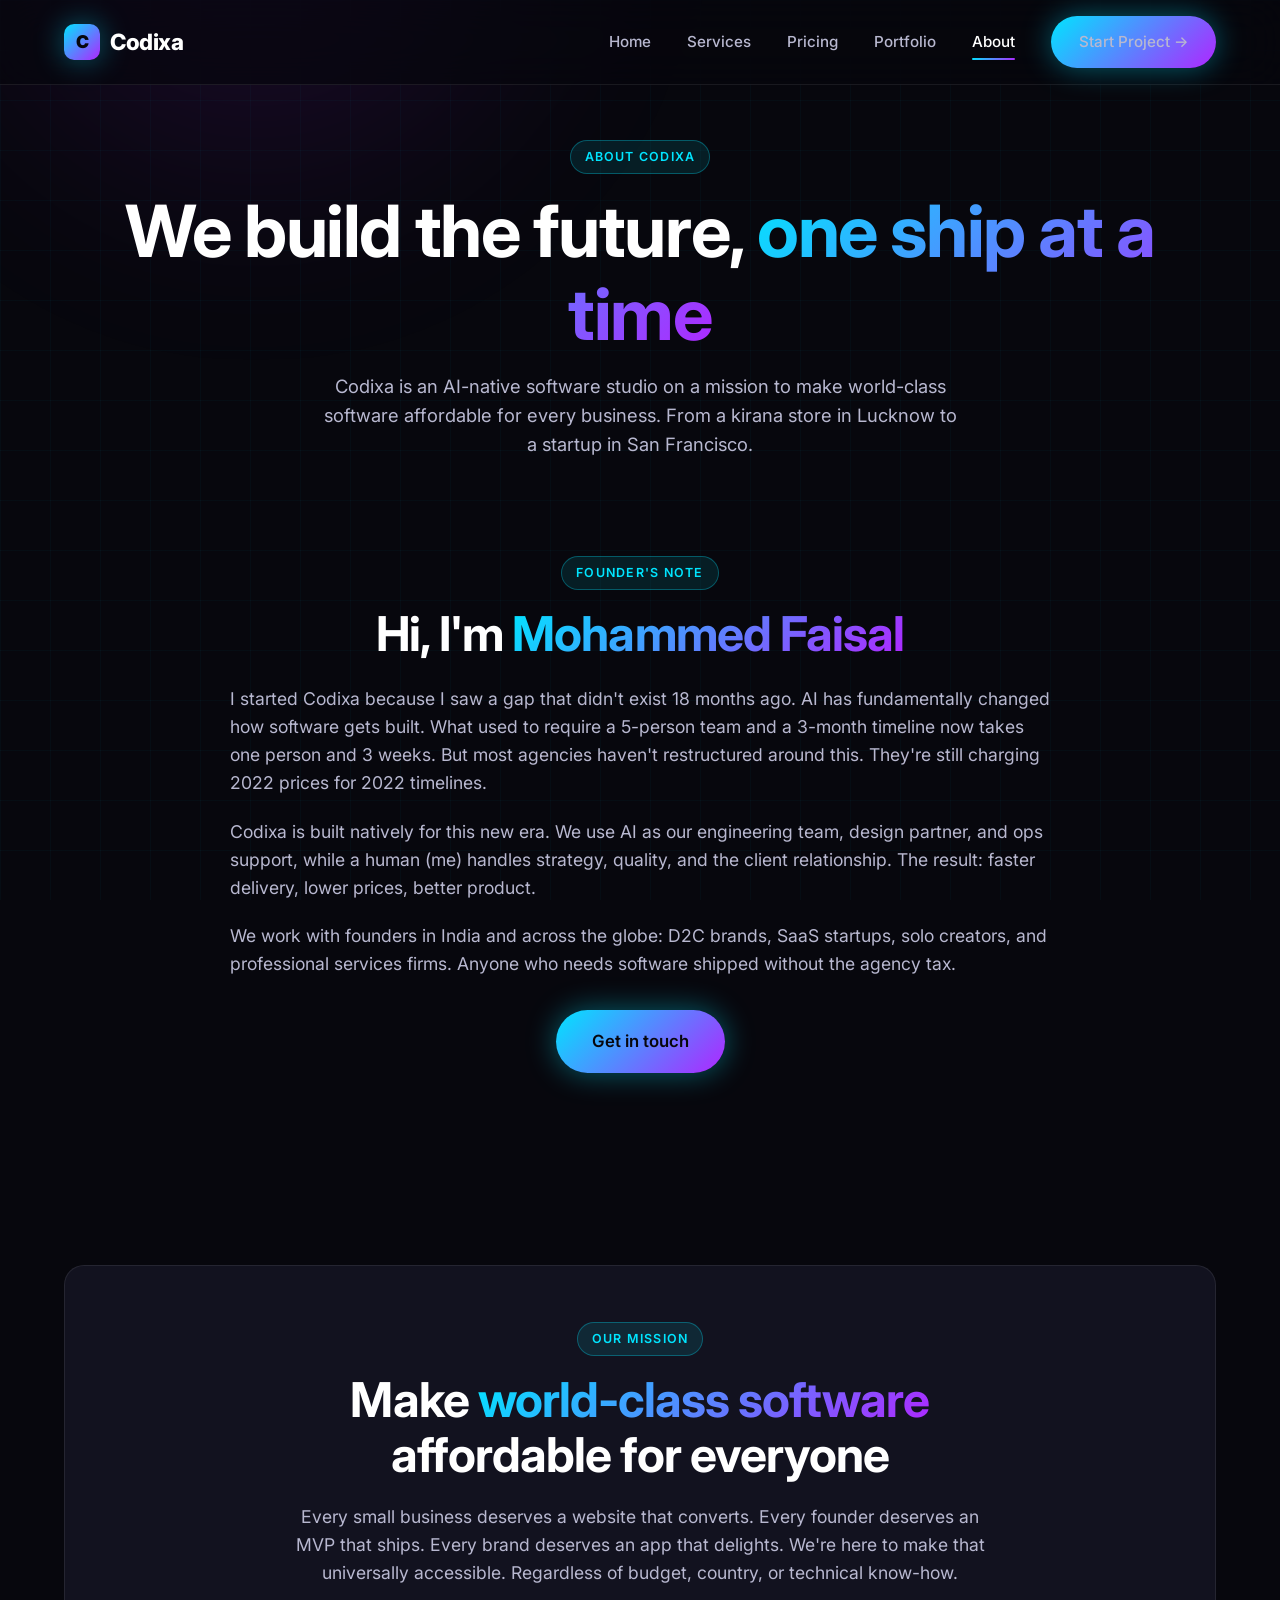
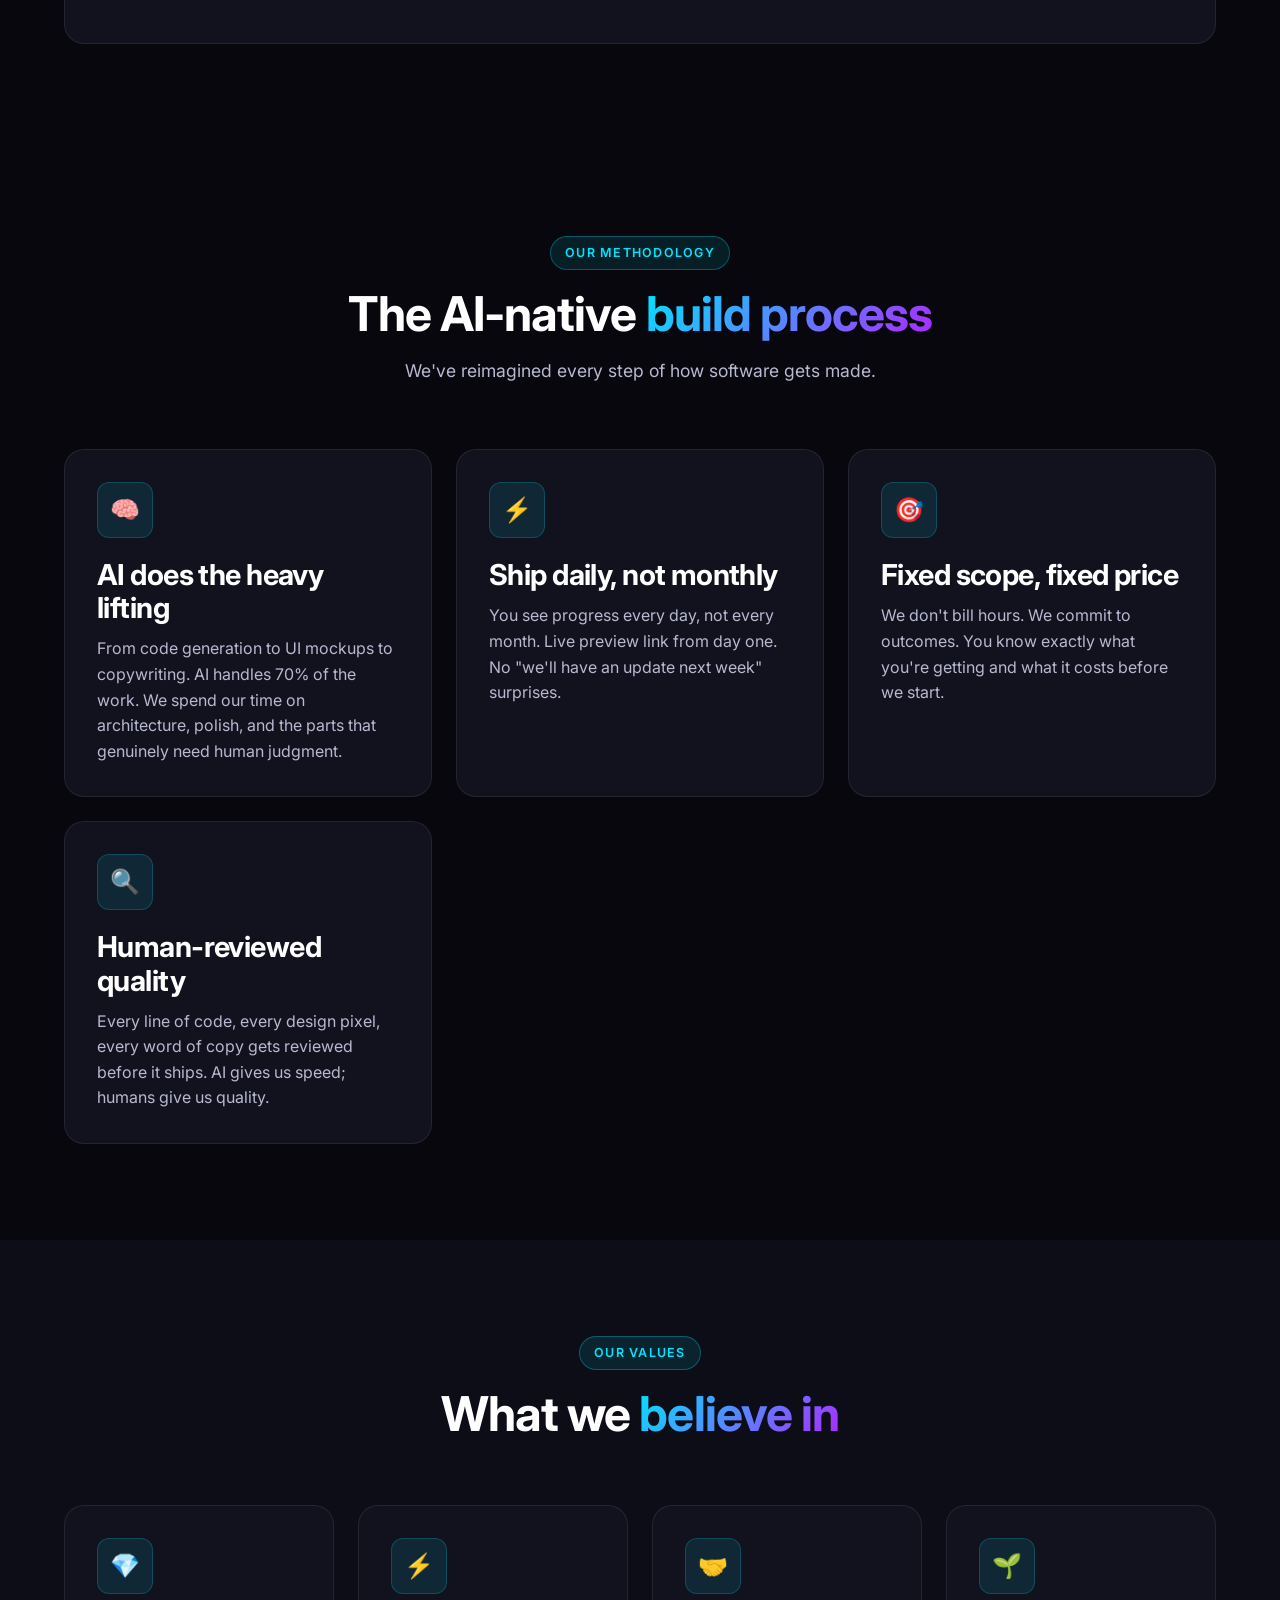
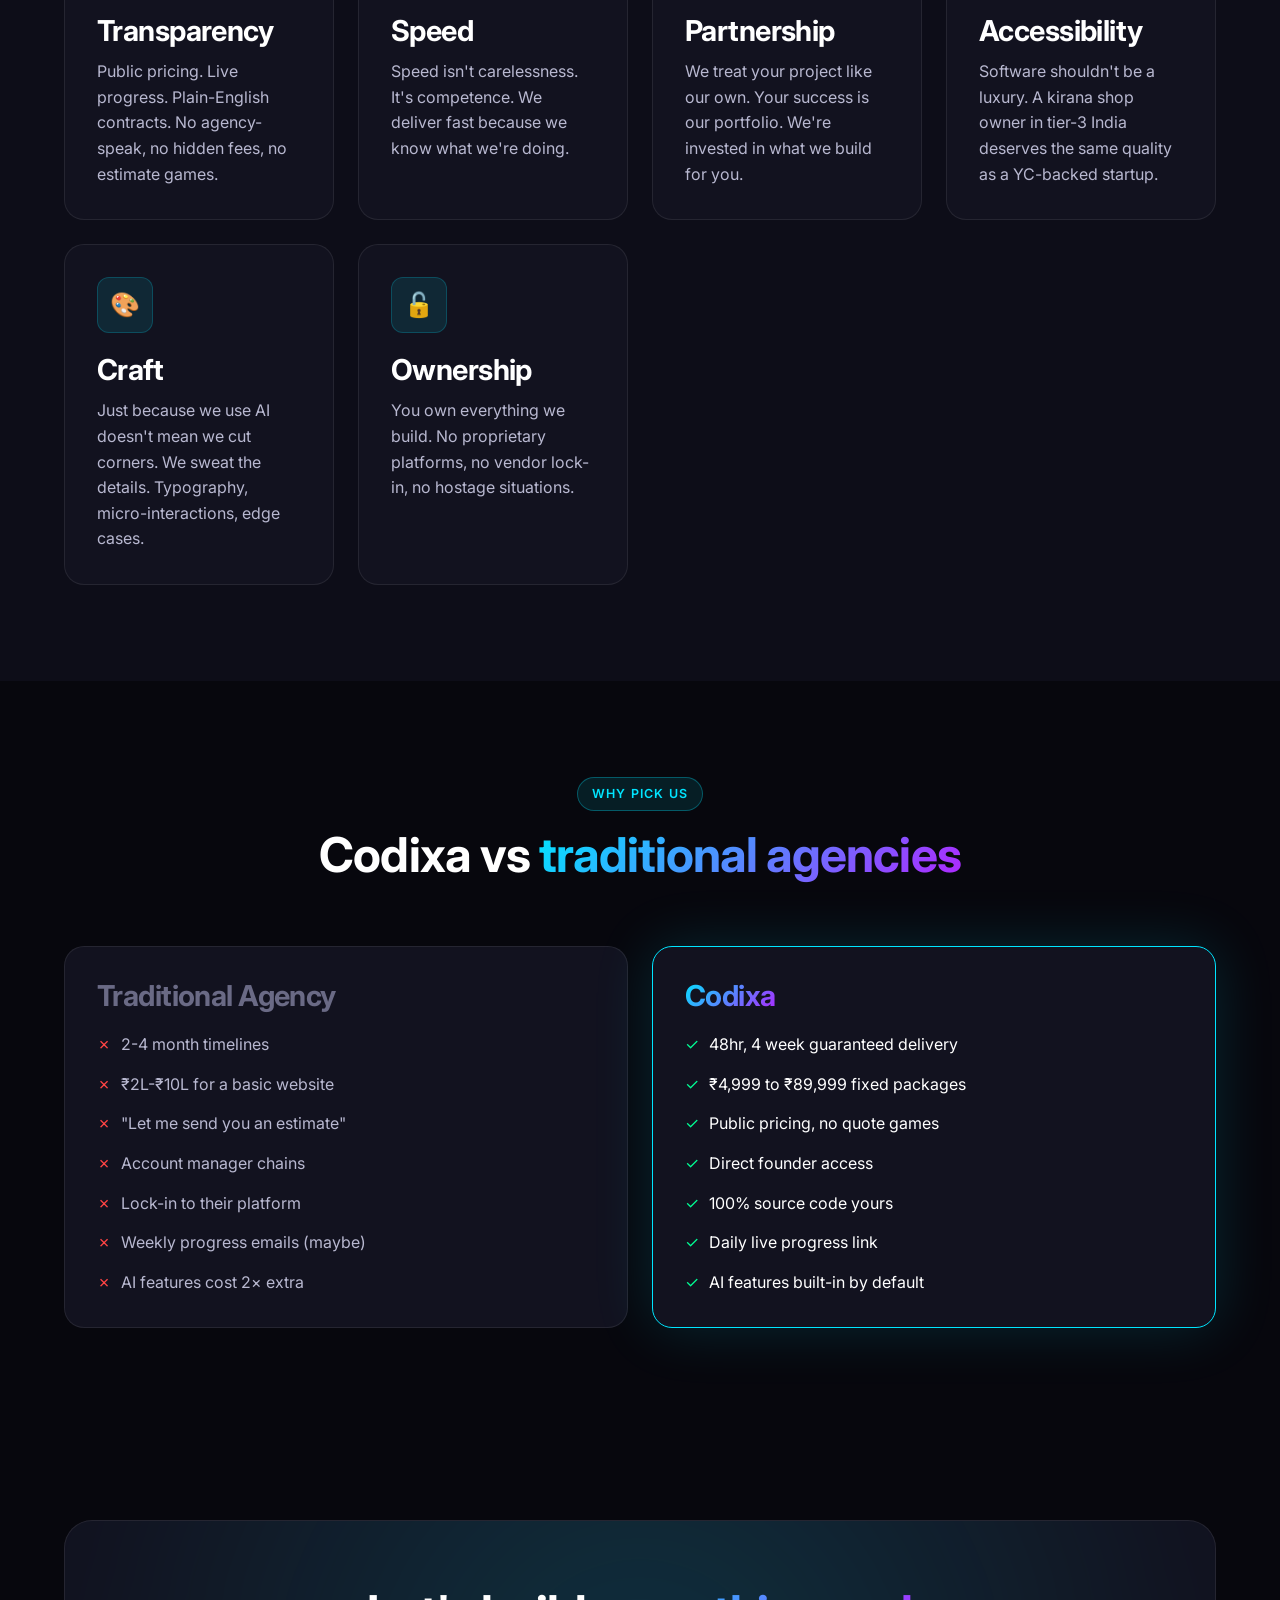
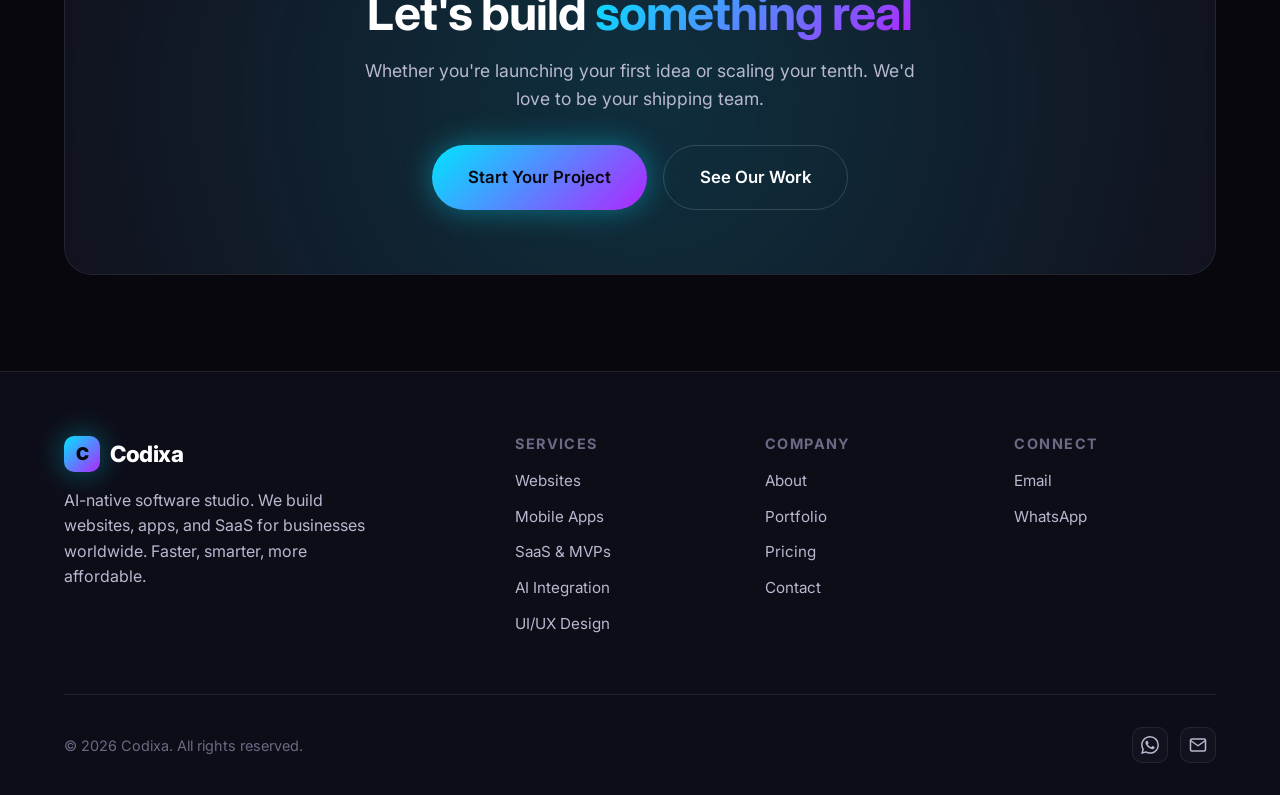
==== about.html @ 63454a82 "Add files via upload Initial site upload" ====
<!DOCTYPE html>
<html lang="en">
<head>
  <meta charset="UTF-8">
  <meta name="viewport" content="width=device-width, initial-scale=1.0">
  <title>About | Codixa | AI-Native Software Development Studio</title>
  <meta name="description" content="Codixa is an AI-native software studio shipping world-class apps and websites at half the price of traditional agencies. Founded by Mohammed Faisal for global founders.">
  <meta name="keywords" content="about codixa, ai software studio, software development team india, mohammed faisal codixa">
  <meta name="author" content="Mohammed Faisal, Codixa">
  <meta name="robots" content="index, follow">
  <meta name="theme-color" content="#07070d">
  <link rel="canonical" href="https://codixa.com/about">

  <!-- Open Graph / Facebook -->
  <meta property="og:type" content="website">
  <meta property="og:url" content="https://codixa.com/about">
  <meta property="og:title" content="About Codixa">
  <meta property="og:description" content="Codixa is an AI-native software studio shipping world-class apps and websites at half the price of traditional agencies. Founded by Mohammed Faisal for global founders.">
  <meta property="og:image" content="https://codixa.com/og-image.png">
  <meta property="og:site_name" content="Codixa">

  <!-- Twitter -->
  <meta name="twitter:card" content="summary_large_image">
  <meta name="twitter:url" content="https://codixa.com/about">
  <meta name="twitter:title" content="About Codixa">
  <meta name="twitter:description" content="Codixa is an AI-native software studio shipping world-class apps and websites at half the price of traditional agencies. Founded by Mohammed Faisal for global founders.">
  <meta name="twitter:image" content="https://codixa.com/og-image.png">

  <!-- Favicon -->
  <link rel="icon" type="image/svg+xml" href="favicon.svg">

  
  <link rel="preconnect" href="https://fonts.googleapis.com">
  <link rel="preconnect" href="https://fonts.gstatic.com" crossorigin>
  <link href="https://fonts.googleapis.com/css2?family=Inter:wght@400;500;600;700;800;900&family=JetBrains+Mono:wght@400;600&display=swap" rel="stylesheet">
  <link rel="stylesheet" href="styles.css">
  <script type="application/ld+json">
{
  "@context": "https://schema.org",
  "@type": "Organization",
  "name": "Codixa",
  "url": "https://codixa.com/",
  "logo": "https://codixa.com/og-image.png",
  "email": "fk5674282@gmail.com",
  "telephone": "+91-9177304813",
  "sameAs": ["https://wa.me/919177304813"]
}
</script>
</head>
<body>

  <!-- NAVIGATION -->
  <nav class="nav">
    <div class="nav-inner">
      <a href="index.html" class="logo">
        <span class="logo-mark">C</span>
        <span>Codixa</span>
      </a>
      <button class="menu-toggle" aria-label="Menu">
        <span></span><span></span><span></span>
      </button>
      <div class="nav-links">
        <a href="index.html">Home</a>
        <a href="services.html">Services</a>
        <a href="pricing.html">Pricing</a>
        <a href="portfolio.html">Portfolio</a>
        <a href="about.html" class="active">About</a>
        <a href="contact.html" class="btn btn-primary">Start Project →</a>
      </div>
    </div>
  </nav>

  <!-- PAGE HEADER -->
  <section class="page-header">
    <div class="container">
      <span class="section-tag">About Codixa</span>
      <h1>We build the future, <span class="gradient-text">one ship at a time</span></h1>
      <p>Codixa is an AI-native software studio on a mission to make world-class software affordable for every business. From a kirana store in Lucknow to a startup in San Francisco.</p>
    </div>
  </section>

  <!-- FOUNDER STORY -->
  <section style="padding-top: 32px;">
    <div class="container">
      <div class="fade-up" style="max-width: 820px; margin: 0 auto; text-align: center;">
        <span class="section-tag">Founder's note</span>
        <h2 style="margin-bottom: 24px;">Hi, I'm <span class="gradient-text">Mohammed Faisal</span></h2>
        <p style="font-size: 1.1rem; color: var(--text-secondary); margin-bottom: 20px; text-align: left;">
          I started Codixa because I saw a gap that didn't exist 18 months ago. AI has fundamentally changed how software gets built. What used to require a 5-person team and a 3-month timeline now takes one person and 3 weeks. But most agencies haven't restructured around this. They're still charging 2022 prices for 2022 timelines.
        </p>
        <p style="font-size: 1.1rem; color: var(--text-secondary); margin-bottom: 20px; text-align: left;">
          Codixa is built natively for this new era. We use AI as our engineering team, design partner, and ops support, while a human (me) handles strategy, quality, and the client relationship. The result: faster delivery, lower prices, better product.
        </p>
        <p style="font-size: 1.1rem; color: var(--text-secondary); margin-bottom: 32px; text-align: left;">
          We work with founders in India and across the globe: D2C brands, SaaS startups, solo creators, and professional services firms. Anyone who needs software shipped without the agency tax.
        </p>
        <a href="contact.html" class="btn btn-primary btn-lg">Get in touch</a>
      </div>
    </div>
  </section>

  <!-- MISSION -->
  <section>
    <div class="container">
      <div class="card fade-up" style="padding: 56px 48px; text-align: center;">
        <span class="section-tag">Our mission</span>
        <h2 style="margin-bottom: 20px; max-width: 800px; margin-left: auto; margin-right: auto;">
          Make <span class="gradient-text">world-class software</span> affordable for everyone
        </h2>
        <p style="font-size: 1.1rem; color: var(--text-secondary); max-width: 720px; margin: 0 auto;">
          Every small business deserves a website that converts. Every founder deserves an MVP that ships. Every brand deserves an app that delights. We're here to make that universally accessible. Regardless of budget, country, or technical know-how.
        </p>
      </div>
    </div>
  </section>

  <!-- HOW WE WORK -->
  <section>
    <div class="container">
      <div class="section-header fade-up">
        <span class="section-tag">Our methodology</span>
        <h2>The AI-native <span class="gradient-text">build process</span></h2>
        <p>We've reimagined every step of how software gets made.</p>
      </div>

      <div class="grid grid-2">
        <div class="card fade-up">
          <div class="card-icon">🧠</div>
          <h3>AI does the heavy lifting</h3>
          <p>From code generation to UI mockups to copywriting. AI handles 70% of the work. We spend our time on architecture, polish, and the parts that genuinely need human judgment.</p>
        </div>
        <div class="card fade-up">
          <div class="card-icon">⚡</div>
          <h3>Ship daily, not monthly</h3>
          <p>You see progress every day, not every month. Live preview link from day one. No "we'll have an update next week" surprises.</p>
        </div>
        <div class="card fade-up">
          <div class="card-icon">🎯</div>
          <h3>Fixed scope, fixed price</h3>
          <p>We don't bill hours. We commit to outcomes. You know exactly what you're getting and what it costs before we start.</p>
        </div>
        <div class="card fade-up">
          <div class="card-icon">🔍</div>
          <h3>Human-reviewed quality</h3>
          <p>Every line of code, every design pixel, every word of copy gets reviewed before it ships. AI gives us speed; humans give us quality.</p>
        </div>
      </div>
    </div>
  </section>

  <!-- VALUES -->
  <section style="background: var(--bg-secondary);">
    <div class="container">
      <div class="section-header fade-up">
        <span class="section-tag">Our values</span>
        <h2>What we <span class="gradient-text">believe in</span></h2>
      </div>

      <div class="values-grid">
        <div class="card fade-up">
          <div class="card-icon">💎</div>
          <h3>Transparency</h3>
          <p>Public pricing. Live progress. Plain-English contracts. No agency-speak, no hidden fees, no estimate games.</p>
        </div>
        <div class="card fade-up">
          <div class="card-icon">⚡</div>
          <h3>Speed</h3>
          <p>Speed isn't carelessness. It's competence. We deliver fast because we know what we're doing.</p>
        </div>
        <div class="card fade-up">
          <div class="card-icon">🤝</div>
          <h3>Partnership</h3>
          <p>We treat your project like our own. Your success is our portfolio. We're invested in what we build for you.</p>
        </div>
        <div class="card fade-up">
          <div class="card-icon">🌱</div>
          <h3>Accessibility</h3>
          <p>Software shouldn't be a luxury. A kirana shop owner in tier-3 India deserves the same quality as a YC-backed startup.</p>
        </div>
        <div class="card fade-up">
          <div class="card-icon">🎨</div>
          <h3>Craft</h3>
          <p>Just because we use AI doesn't mean we cut corners. We sweat the details. Typography, micro-interactions, edge cases.</p>
        </div>
        <div class="card fade-up">
          <div class="card-icon">🔓</div>
          <h3>Ownership</h3>
          <p>You own everything we build. No proprietary platforms, no vendor lock-in, no hostage situations.</p>
        </div>
      </div>
    </div>
  </section>

  <!-- WHY CHOOSE US -->
  <section>
    <div class="container">
      <div class="section-header fade-up">
        <span class="section-tag">Why pick us</span>
        <h2>Codixa vs <span class="gradient-text">traditional agencies</span></h2>
      </div>

      <div class="grid grid-2">
        <div class="card fade-up" style="border-color: rgba(255, 255, 255, 0.08);">
          <h3 style="color: var(--text-muted); margin-bottom: 20px;">Traditional Agency</h3>
          <ul style="display: grid; gap: 14px;">
            <li style="display: flex; gap: 10px; color: var(--text-secondary);"><span style="color: #ff4444;">✗</span> 2-4 month timelines</li>
            <li style="display: flex; gap: 10px; color: var(--text-secondary);"><span style="color: #ff4444;">✗</span> ₹2L-₹10L for a basic website</li>
            <li style="display: flex; gap: 10px; color: var(--text-secondary);"><span style="color: #ff4444;">✗</span> "Let me send you an estimate"</li>
            <li style="display: flex; gap: 10px; color: var(--text-secondary);"><span style="color: #ff4444;">✗</span> Account manager chains</li>
            <li style="display: flex; gap: 10px; color: var(--text-secondary);"><span style="color: #ff4444;">✗</span> Lock-in to their platform</li>
            <li style="display: flex; gap: 10px; color: var(--text-secondary);"><span style="color: #ff4444;">✗</span> Weekly progress emails (maybe)</li>
            <li style="display: flex; gap: 10px; color: var(--text-secondary);"><span style="color: #ff4444;">✗</span> AI features cost 2× extra</li>
          </ul>
        </div>

        <div class="card fade-up" style="border-color: var(--neon-cyan); box-shadow: var(--glow-soft);">
          <h3 style="margin-bottom: 20px;"><span class="gradient-text">Codixa</span></h3>
          <ul style="display: grid; gap: 14px;">
            <li style="display: flex; gap: 10px;"><span style="color: var(--neon-green);">✓</span> 48hr, 4 week guaranteed delivery</li>
            <li style="display: flex; gap: 10px;"><span style="color: var(--neon-green);">✓</span> ₹4,999 to ₹89,999 fixed packages</li>
            <li style="display: flex; gap: 10px;"><span style="color: var(--neon-green);">✓</span> Public pricing, no quote games</li>
            <li style="display: flex; gap: 10px;"><span style="color: var(--neon-green);">✓</span> Direct founder access</li>
            <li style="display: flex; gap: 10px;"><span style="color: var(--neon-green);">✓</span> 100% source code yours</li>
            <li style="display: flex; gap: 10px;"><span style="color: var(--neon-green);">✓</span> Daily live progress link</li>
            <li style="display: flex; gap: 10px;"><span style="color: var(--neon-green);">✓</span> AI features built-in by default</li>
          </ul>
        </div>
      </div>
    </div>
  </section>

  <!-- CTA -->
  <section>
    <div class="container">
      <div class="cta-section fade-up">
        <h2>Let's build <span class="gradient-text">something real</span></h2>
        <p>Whether you're launching your first idea or scaling your tenth. We'd love to be your shipping team.</p>
        <div class="cta-ctas">
          <a href="contact.html" class="btn btn-primary btn-lg">Start Your Project</a>
          <a href="portfolio.html" class="btn btn-secondary btn-lg">See Our Work</a>
        </div>
      </div>
    </div>
  </section>

  <!-- FOOTER -->
  <footer>
    <div class="container">
      <div class="footer-grid">
        <div class="footer-brand">
          <a href="index.html" class="logo">
            <span class="logo-mark">C</span>
            <span>Codixa</span>
          </a>
          <p>AI-native software studio. We build websites, apps, and SaaS for businesses worldwide. Faster, smarter, more affordable.</p>
        </div>
        <div class="footer-col">
          <h4>Services</h4>
          <ul>
            <li><a href="services.html">Websites</a></li>
            <li><a href="services.html">Mobile Apps</a></li>
            <li><a href="services.html">SaaS & MVPs</a></li>
            <li><a href="services.html">AI Integration</a></li>
            <li><a href="services.html">UI/UX Design</a></li>
          </ul>
        </div>
        <div class="footer-col">
          <h4>Company</h4>
          <ul>
            <li><a href="about.html">About</a></li>
            <li><a href="portfolio.html">Portfolio</a></li>
            <li><a href="pricing.html">Pricing</a></li>
            <li><a href="contact.html">Contact</a></li>
          </ul>
        </div>
        <div class="footer-col">
          <h4>Connect</h4>
          <ul>
            <li><a href="mailto:fk5674282@gmail.com">Email</a></li>
            <li><a href="https://wa.me/919177304813" target="_blank" rel="noopener">WhatsApp</a></li>
          </ul>
        </div>
      </div>
      <div class="footer-bottom">
        <div>© 2026 Codixa. All rights reserved.</div>
        <div class="socials">
          <a href="https://wa.me/919177304813" class="social-link" aria-label="WhatsApp" target="_blank" rel="noopener"><svg xmlns="http://www.w3.org/2000/svg" width="18" height="18" viewBox="0 0 24 24" fill="currentColor"><path d="M17.472 14.382c-.297-.149-1.758-.867-2.03-.967-.273-.099-.471-.148-.67.15-.197.297-.767.966-.94 1.164-.173.199-.347.223-.644.075-.297-.15-1.255-.463-2.39-1.475-.883-.788-1.48-1.761-1.653-2.059-.173-.297-.018-.458.13-.606.134-.133.298-.347.446-.52.149-.174.198-.298.298-.497.099-.198.05-.371-.025-.52-.075-.149-.669-1.612-.916-2.207-.242-.579-.487-.5-.669-.51-.173-.008-.371-.01-.57-.01-.198 0-.52.074-.792.372-.272.297-1.04 1.016-1.04 2.479 0 1.462 1.065 2.875 1.213 3.074.149.198 2.096 3.2 5.077 4.487.709.306 1.262.489 1.694.625.712.227 1.36.195 1.871.118.571-.085 1.758-.719 2.006-1.413.248-.694.248-1.289.173-1.413-.074-.124-.272-.198-.57-.347M12.05 21.785h-.004a9.87 9.87 0 0 1-5.031-1.378l-.361-.214-3.741.982.998-3.648-.235-.374a9.86 9.86 0 0 1-1.51-5.26c.001-5.45 4.436-9.884 9.888-9.884 2.64 0 5.122 1.03 6.988 2.898a9.825 9.825 0 0 1 2.893 6.994c-.003 5.45-4.437 9.884-9.885 9.884m8.413-18.297A11.815 11.815 0 0 0 12.05 0C5.495 0 .16 5.335.157 11.892c0 2.096.547 4.142 1.588 5.945L.057 24l6.305-1.654a11.882 11.882 0 0 0 5.683 1.448h.005c6.554 0 11.89-5.335 11.893-11.893a11.821 11.821 0 0 0-3.48-8.413"/></svg></a>
          <a href="mailto:fk5674282@gmail.com" class="social-link" aria-label="Email"><svg xmlns="http://www.w3.org/2000/svg" width="18" height="18" viewBox="0 0 24 24" fill="none" stroke="currentColor" stroke-width="2" stroke-linecap="round" stroke-linejoin="round"><path d="M4 4h16c1.1 0 2 .9 2 2v12c0 1.1-.9 2-2 2H4c-1.1 0-2-.9-2-2V6c0-1.1.9-2 2-2z"/><polyline points="22,6 12,13 2,6"/></svg></a>
        </div>
      </div>
    </div>
  </footer>

  <script src="script.js"></script>
</body>
</html>
---- styles.css ----
/* ============================================
   CODIXA - AI-Powered Software Studio
   Dark + Neon Design System
   ============================================ */

/* ---------- CSS RESET & BASE ---------- */
*, *::before, *::after {
  margin: 0;
  padding: 0;
  box-sizing: border-box;
}

:root {
  /* Colors */
  --bg-primary: #07070d;
  --bg-secondary: #0d0d18;
  --bg-card: #12121f;
  --bg-elevated: #1a1a2e;
  --border: rgba(255, 255, 255, 0.08);
  --border-strong: rgba(255, 255, 255, 0.15);

  --text-primary: #ffffff;
  --text-secondary: #b8b8d0;
  --text-muted: #6a6a85;

  --neon-cyan: #00e5ff;
  --neon-purple: #b026ff;
  --neon-pink: #ff2d9c;
  --neon-green: #00ff95;

  --gradient-primary: linear-gradient(135deg, #00e5ff 0%, #b026ff 100%);
  --gradient-secondary: linear-gradient(135deg, #b026ff 0%, #ff2d9c 100%);
  --gradient-accent: linear-gradient(135deg, #00ff95 0%, #00e5ff 100%);

  /* Shadows & Glows */
  --glow-cyan: 0 0 30px rgba(0, 229, 255, 0.4);
  --glow-purple: 0 0 30px rgba(176, 38, 255, 0.4);
  --glow-soft: 0 0 60px rgba(0, 229, 255, 0.15);
  --shadow-card: 0 8px 32px rgba(0, 0, 0, 0.4);
  --shadow-lg: 0 20px 60px rgba(0, 0, 0, 0.6);

  /* Spacing */
  --container: 1200px;
  --radius-sm: 8px;
  --radius-md: 12px;
  --radius-lg: 20px;
  --radius-xl: 28px;

  /* Type */
  --font-sans: 'Inter', -apple-system, BlinkMacSystemFont, 'Segoe UI', Roboto, sans-serif;
  --font-mono: 'JetBrains Mono', 'Fira Code', Consolas, monospace;
}

html {
  scroll-behavior: smooth;
}

body {
  font-family: var(--font-sans);
  background: var(--bg-primary);
  color: var(--text-primary);
  line-height: 1.6;
  font-size: 16px;
  overflow-x: hidden;
  -webkit-font-smoothing: antialiased;
  -moz-osx-font-smoothing: grayscale;
}

/* Animated background grid */
body::before {
  content: '';
  position: fixed;
  inset: 0;
  background-image:
    linear-gradient(rgba(0, 229, 255, 0.03) 1px, transparent 1px),
    linear-gradient(90deg, rgba(0, 229, 255, 0.03) 1px, transparent 1px);
  background-size: 50px 50px;
  pointer-events: none;
  z-index: 0;
}

body::after {
  content: '';
  position: fixed;
  top: -50%;
  left: -20%;
  width: 80%;
  height: 80%;
  background: radial-gradient(circle, rgba(176, 38, 255, 0.15) 0%, transparent 60%);
  filter: blur(80px);
  pointer-events: none;
  z-index: 0;
  animation: float 20s ease-in-out infinite;
}

@keyframes float {
  0%, 100% { transform: translate(0, 0) scale(1); }
  33% { transform: translate(30%, 20%) scale(1.1); }
  66% { transform: translate(-20%, 30%) scale(0.95); }
}

img, svg { max-width: 100%; display: block; }
a { color: inherit; text-decoration: none; }
button { font-family: inherit; cursor: pointer; border: none; background: none; color: inherit; }
ul, ol { list-style: none; }

/* ---------- TYPOGRAPHY ---------- */
h1, h2, h3, h4 { font-weight: 700; letter-spacing: -0.02em; line-height: 1.15; }

h1 { font-size: clamp(2.5rem, 6vw, 4.5rem); }
h2 { font-size: clamp(2rem, 4vw, 3rem); }
h3 { font-size: clamp(1.4rem, 2.5vw, 1.8rem); }
h4 { font-size: 1.2rem; }

.gradient-text {
  background: var(--gradient-primary);
  -webkit-background-clip: text;
  background-clip: text;
  -webkit-text-fill-color: transparent;
  color: transparent;
}

.section-tag {
  display: inline-block;
  padding: 6px 14px;
  background: rgba(0, 229, 255, 0.1);
  border: 1px solid rgba(0, 229, 255, 0.3);
  color: var(--neon-cyan);
  font-size: 0.78rem;
  font-weight: 600;
  letter-spacing: 0.1em;
  text-transform: uppercase;
  border-radius: 50px;
  margin-bottom: 1rem;
}

.muted { color: var(--text-secondary); }

/* ---------- LAYOUT ---------- */
.container {
  max-width: var(--container);
  margin: 0 auto;
  padding: 0 24px;
  position: relative;
  z-index: 1;
}

section {
  padding: 96px 0;
  position: relative;
  z-index: 1;
}

@media (max-width: 768px) {
  section { padding: 64px 0; }
}

.section-header {
  text-align: center;
  max-width: 720px;
  margin: 0 auto 64px;
}

.section-header p {
  color: var(--text-secondary);
  font-size: 1.1rem;
  margin-top: 16px;
}

/* ---------- NAVIGATION ---------- */
.nav {
  position: fixed;
  top: 0;
  left: 0;
  right: 0;
  z-index: 100;
  background: rgba(7, 7, 13, 0.7);
  backdrop-filter: blur(20px);
  -webkit-backdrop-filter: blur(20px);
  border-bottom: 1px solid var(--border);
  transition: all 0.3s ease;
}

.nav-inner {
  max-width: var(--container);
  margin: 0 auto;
  padding: 16px 24px;
  display: flex;
  align-items: center;
  justify-content: space-between;
}

.logo {
  display: flex;
  align-items: center;
  gap: 10px;
  font-size: 1.4rem;
  font-weight: 800;
  letter-spacing: -0.02em;
}

.logo-mark {
  width: 36px;
  height: 36px;
  background: var(--gradient-primary);
  border-radius: 10px;
  display: flex;
  align-items: center;
  justify-content: center;
  font-weight: 900;
  color: #07070d;
  font-size: 1.1rem;
  box-shadow: var(--glow-cyan);
}

.nav-links {
  display: flex;
  align-items: center;
  gap: 36px;
}

.nav-links a {
  color: var(--text-secondary);
  font-weight: 500;
  font-size: 0.95rem;
  transition: color 0.2s ease;
  position: relative;
}

.nav-links a:hover, .nav-links a.active {
  color: var(--text-primary);
}

.nav-links a.active::after {
  content: '';
  position: absolute;
  bottom: -6px;
  left: 0;
  right: 0;
  height: 2px;
  background: var(--gradient-primary);
  border-radius: 2px;
}

.menu-toggle {
  display: none;
  width: 40px;
  height: 40px;
  flex-direction: column;
  justify-content: center;
  gap: 5px;
  padding: 0 8px;
}

.menu-toggle span {
  height: 2px;
  background: var(--text-primary);
  border-radius: 2px;
  transition: 0.3s;
}

@media (max-width: 880px) {
  .nav-links {
    position: fixed;
    top: 72px;
    left: 0;
    right: 0;
    background: rgba(7, 7, 13, 0.98);
    backdrop-filter: blur(20px);
    flex-direction: column;
    align-items: stretch;
    gap: 0;
    padding: 24px;
    border-bottom: 1px solid var(--border);
    transform: translateY(-150%);
    transition: transform 0.3s ease;
  }
  .nav-links.open { transform: translateY(0); }
  .nav-links a { padding: 14px 0; border-bottom: 1px solid var(--border); }
  .nav-links .btn { margin-top: 12px; }
  .menu-toggle { display: flex; }
}

/* ---------- BUTTONS ---------- */
.btn {
  display: inline-flex;
  align-items: center;
  justify-content: center;
  gap: 8px;
  padding: 14px 28px;
  border-radius: 50px;
  font-weight: 600;
  font-size: 0.95rem;
  transition: all 0.3s ease;
  cursor: pointer;
  position: relative;
  overflow: hidden;
  white-space: nowrap;
}

.btn-primary {
  background: var(--gradient-primary);
  color: #07070d;
  box-shadow: var(--glow-cyan);
}

.btn-primary:hover {
  transform: translateY(-2px);
  box-shadow: 0 0 40px rgba(0, 229, 255, 0.6);
}

.btn-secondary {
  background: transparent;
  border: 1px solid var(--border-strong);
  color: var(--text-primary);
}

.btn-secondary:hover {
  border-color: var(--neon-cyan);
  color: var(--neon-cyan);
  background: rgba(0, 229, 255, 0.05);
}

.btn-lg {
  padding: 18px 36px;
  font-size: 1.05rem;
}

.btn-block { width: 100%; }

/* ---------- HERO ---------- */
.hero {
  padding: 160px 0 120px;
  text-align: center;
  position: relative;
  overflow: hidden;
}

.hero h1 {
  margin-bottom: 24px;
  max-width: 900px;
  margin-left: auto;
  margin-right: auto;
}

.hero-subtitle {
  font-size: clamp(1.05rem, 2vw, 1.25rem);
  color: var(--text-secondary);
  max-width: 680px;
  margin: 0 auto 40px;
}

.hero-ctas {
  display: flex;
  gap: 16px;
  justify-content: center;
  flex-wrap: wrap;
  margin-bottom: 56px;
}

.hero-stats {
  display: grid;
  grid-template-columns: repeat(auto-fit, minmax(180px, 1fr));
  gap: 32px;
  max-width: 800px;
  margin: 0 auto;
  padding-top: 40px;
  border-top: 1px solid var(--border);
}

.stat-num {
  font-size: 2.2rem;
  font-weight: 800;
  background: var(--gradient-primary);
  -webkit-background-clip: text;
  background-clip: text;
  -webkit-text-fill-color: transparent;
  margin-bottom: 4px;
}

.stat-label {
  color: var(--text-secondary);
  font-size: 0.9rem;
}

/* ---------- CARDS ---------- */
.card {
  background: var(--bg-card);
  border: 1px solid var(--border);
  border-radius: var(--radius-lg);
  padding: 32px;
  transition: all 0.3s ease;
  position: relative;
  overflow: hidden;
}

.card::before {
  content: '';
  position: absolute;
  top: 0;
  left: 0;
  right: 0;
  height: 1px;
  background: var(--gradient-primary);
  opacity: 0;
  transition: opacity 0.3s ease;
}

.card:hover {
  transform: translateY(-4px);
  border-color: var(--border-strong);
  box-shadow: var(--shadow-card), var(--glow-soft);
}

.card:hover::before { opacity: 1; }

.card-icon {
  width: 56px;
  height: 56px;
  border-radius: var(--radius-md);
  background: rgba(0, 229, 255, 0.1);
  border: 1px solid rgba(0, 229, 255, 0.2);
  display: flex;
  align-items: center;
  justify-content: center;
  font-size: 1.5rem;
  margin-bottom: 20px;
  color: var(--neon-cyan);
}

.card h3 { margin-bottom: 12px; }
.card p { color: var(--text-secondary); }

.grid {
  display: grid;
  gap: 24px;
}

.grid-2 { grid-template-columns: repeat(auto-fit, minmax(320px, 1fr)); }
.grid-3 { grid-template-columns: repeat(auto-fit, minmax(280px, 1fr)); }
.grid-4 { grid-template-columns: repeat(auto-fit, minmax(240px, 1fr)); }

/* ---------- PRICING ---------- */
.pricing-toggle {
  display: inline-flex;
  background: var(--bg-card);
  border: 1px solid var(--border);
  border-radius: 50px;
  padding: 4px;
  margin: 0 auto 48px;
  position: relative;
}

.pricing-toggle button {
  padding: 10px 24px;
  border-radius: 50px;
  font-weight: 600;
  color: var(--text-secondary);
  transition: all 0.3s ease;
}

.pricing-toggle button.active {
  background: var(--gradient-primary);
  color: #07070d;
}

.toggle-wrap {
  text-align: center;
}

.price-card {
  background: var(--bg-card);
  border: 1px solid var(--border);
  border-radius: var(--radius-lg);
  padding: 36px 28px;
  transition: all 0.3s ease;
  position: relative;
  display: flex;
  flex-direction: column;
}

.price-card.featured {
  border-color: var(--neon-cyan);
  box-shadow: var(--glow-soft);
  transform: scale(1.02);
}

.price-card.featured::before {
  content: 'MOST POPULAR';
  position: absolute;
  top: -12px;
  left: 50%;
  transform: translateX(-50%);
  background: var(--gradient-primary);
  color: #07070d;
  font-size: 0.7rem;
  font-weight: 700;
  letter-spacing: 0.1em;
  padding: 4px 14px;
  border-radius: 50px;
}

.price-card:hover {
  transform: translateY(-4px);
  border-color: var(--border-strong);
}

.price-card.featured:hover { transform: scale(1.02) translateY(-4px); }

.price-name {
  font-size: 0.85rem;
  font-weight: 700;
  letter-spacing: 0.12em;
  text-transform: uppercase;
  color: var(--neon-cyan);
  margin-bottom: 8px;
}

.price-tagline {
  color: var(--text-secondary);
  font-size: 0.9rem;
  margin-bottom: 24px;
}

.price-amount {
  font-size: 2.4rem;
  font-weight: 800;
  margin-bottom: 4px;
}

.price-period {
  color: var(--text-muted);
  font-size: 0.85rem;
  margin-bottom: 24px;
}

.price-features {
  margin-bottom: 32px;
  flex-grow: 1;
}

.price-features li {
  padding: 10px 0;
  border-bottom: 1px solid var(--border);
  color: var(--text-secondary);
  display: flex;
  align-items: flex-start;
  gap: 10px;
  font-size: 0.93rem;
}

.price-features li::before {
  content: '✓';
  color: var(--neon-green);
  font-weight: 700;
  flex-shrink: 0;
}

.price-features li:last-child { border-bottom: none; }

/* ---------- PROCESS / STEPS ---------- */
.process-grid {
  display: grid;
  grid-template-columns: repeat(auto-fit, minmax(220px, 1fr));
  gap: 24px;
}

.step {
  background: var(--bg-card);
  border: 1px solid var(--border);
  border-radius: var(--radius-lg);
  padding: 28px;
  position: relative;
}

.step-num {
  width: 44px;
  height: 44px;
  border-radius: 50%;
  background: var(--gradient-primary);
  color: #07070d;
  font-weight: 800;
  display: flex;
  align-items: center;
  justify-content: center;
  margin-bottom: 16px;
  box-shadow: var(--glow-cyan);
}

.step h4 { margin-bottom: 8px; }
.step p { color: var(--text-secondary); font-size: 0.95rem; }

/* ---------- FEATURES / BENEFITS ---------- */
.feature-row {
  display: flex;
  align-items: flex-start;
  gap: 20px;
  padding: 24px 0;
  border-bottom: 1px solid var(--border);
}

.feature-row:last-child { border-bottom: none; }

.feature-icon {
  width: 48px;
  height: 48px;
  background: var(--gradient-primary);
  border-radius: var(--radius-md);
  display: flex;
  align-items: center;
  justify-content: center;
  flex-shrink: 0;
  color: #07070d;
  font-weight: 700;
  font-size: 1.2rem;
}

.feature-text h4 { margin-bottom: 6px; }
.feature-text p { color: var(--text-secondary); }

/* ---------- CTA SECTION ---------- */
.cta-section {
  background: var(--bg-card);
  border: 1px solid var(--border);
  border-radius: var(--radius-xl);
  padding: 64px 40px;
  text-align: center;
  position: relative;
  overflow: hidden;
}

.cta-section::before {
  content: '';
  position: absolute;
  inset: -50%;
  background: radial-gradient(circle, rgba(0, 229, 255, 0.15) 0%, transparent 50%);
  filter: blur(60px);
  z-index: 0;
}

.cta-section > * { position: relative; z-index: 1; }

.cta-section h2 { margin-bottom: 16px; }
.cta-section p {
  color: var(--text-secondary);
  font-size: 1.1rem;
  max-width: 560px;
  margin: 0 auto 32px;
}

.cta-ctas {
  display: flex;
  gap: 16px;
  justify-content: center;
  flex-wrap: wrap;
}

/* ---------- PORTFOLIO ---------- */
.portfolio-grid {
  display: grid;
  grid-template-columns: repeat(auto-fit, minmax(340px, 1fr));
  gap: 28px;
}

.project-card {
  background: var(--bg-card);
  border: 1px solid var(--border);
  border-radius: var(--radius-lg);
  overflow: hidden;
  transition: all 0.3s ease;
}

.project-card:hover {
  transform: translateY(-6px);
  border-color: var(--neon-cyan);
  box-shadow: var(--shadow-card), var(--glow-soft);
}

.project-image {
  height: 220px;
  background: var(--gradient-primary);
  position: relative;
  overflow: hidden;
  display: flex;
  align-items: center;
  justify-content: center;
  font-size: 2.5rem;
  font-weight: 900;
  color: rgba(7, 7, 13, 0.7);
}

.project-image.alt-1 { background: linear-gradient(135deg, #b026ff, #ff2d9c); }
.project-image.alt-2 { background: linear-gradient(135deg, #00ff95, #00e5ff); }
.project-image.alt-3 { background: linear-gradient(135deg, #ff2d9c, #00e5ff); }
.project-image.alt-4 { background: linear-gradient(135deg, #00e5ff, #00ff95); }
.project-image.alt-5 { background: linear-gradient(135deg, #b026ff, #00e5ff); }

.project-body { padding: 24px; }
.project-tag {
  display: inline-block;
  background: rgba(0, 229, 255, 0.1);
  color: var(--neon-cyan);
  padding: 4px 10px;
  border-radius: 6px;
  font-size: 0.75rem;
  font-weight: 600;
  margin-bottom: 12px;
}
.project-body h3 { margin-bottom: 10px; font-size: 1.3rem; }
.project-body p { color: var(--text-secondary); font-size: 0.95rem; margin-bottom: 16px; }
.tech-stack {
  display: flex;
  flex-wrap: wrap;
  gap: 6px;
}
.tech-pill {
  background: var(--bg-elevated);
  border: 1px solid var(--border);
  padding: 4px 10px;
  border-radius: 6px;
  font-size: 0.78rem;
  color: var(--text-secondary);
  font-family: var(--font-mono);
}

/* ---------- ABOUT ---------- */
.about-hero {
  display: grid;
  grid-template-columns: 1fr 1fr;
  gap: 64px;
  align-items: center;
}

@media (max-width: 880px) {
  .about-hero { grid-template-columns: 1fr; gap: 40px; }
}

.about-image {
  aspect-ratio: 1;
  background: var(--gradient-primary);
  border-radius: var(--radius-xl);
  position: relative;
  overflow: hidden;
  display: flex;
  align-items: center;
  justify-content: center;
}

.about-image::after {
  content: 'MF';
  font-size: 8rem;
  font-weight: 900;
  color: rgba(7, 7, 13, 0.5);
  letter-spacing: -0.05em;
}

.values-grid {
  display: grid;
  grid-template-columns: repeat(auto-fit, minmax(260px, 1fr));
  gap: 24px;
  margin-top: 40px;
}

/* ---------- CONTACT / FORM ---------- */
.contact-grid {
  display: grid;
  grid-template-columns: 1fr 1.3fr;
  gap: 48px;
  align-items: start;
}

@media (max-width: 880px) {
  .contact-grid { grid-template-columns: 1fr; }
}

.contact-info {
  background: var(--bg-card);
  border: 1px solid var(--border);
  border-radius: var(--radius-lg);
  padding: 32px;
}

.contact-info h3 { margin-bottom: 20px; }

.contact-item {
  display: flex;
  align-items: flex-start;
  gap: 14px;
  padding: 16px 0;
  border-bottom: 1px solid var(--border);
}

.contact-item:last-child { border-bottom: none; }

.contact-item-icon {
  width: 40px;
  height: 40px;
  border-radius: 10px;
  background: rgba(0, 229, 255, 0.1);
  border: 1px solid rgba(0, 229, 255, 0.2);
  display: flex;
  align-items: center;
  justify-content: center;
  color: var(--neon-cyan);
  flex-shrink: 0;
}

.contact-item-label {
  font-size: 0.8rem;
  color: var(--text-muted);
  margin-bottom: 2px;
}

.contact-item-value { color: var(--text-primary); font-weight: 500; }

.form-card {
  background: var(--bg-card);
  border: 1px solid var(--border);
  border-radius: var(--radius-lg);
  padding: 36px;
}

.form-row {
  display: grid;
  grid-template-columns: 1fr 1fr;
  gap: 16px;
  margin-bottom: 16px;
}

@media (max-width: 600px) {
  .form-row { grid-template-columns: 1fr; }
}

.form-group {
  margin-bottom: 16px;
}

.form-group label {
  display: block;
  font-size: 0.85rem;
  font-weight: 600;
  margin-bottom: 8px;
  color: var(--text-secondary);
}

.form-group input,
.form-group select,
.form-group textarea {
  width: 100%;
  background: var(--bg-elevated);
  border: 1px solid var(--border);
  border-radius: var(--radius-md);
  padding: 14px 16px;
  color: var(--text-primary);
  font-family: inherit;
  font-size: 0.95rem;
  transition: all 0.2s ease;
}

.form-group input:focus,
.form-group select:focus,
.form-group textarea:focus {
  outline: none;
  border-color: var(--neon-cyan);
  box-shadow: 0 0 0 3px rgba(0, 229, 255, 0.1);
}

.form-group textarea { min-height: 130px; resize: vertical; }

.form-success {
  display: none;
  background: rgba(0, 255, 149, 0.1);
  border: 1px solid var(--neon-green);
  color: var(--neon-green);
  padding: 14px 18px;
  border-radius: var(--radius-md);
  margin-bottom: 16px;
  text-align: center;
  font-weight: 600;
}

.form-success.show { display: block; }

/* ---------- FAQ ---------- */
.faq-list { max-width: 800px; margin: 0 auto; }

.faq-item {
  background: var(--bg-card);
  border: 1px solid var(--border);
  border-radius: var(--radius-md);
  margin-bottom: 12px;
  overflow: hidden;
  transition: all 0.3s ease;
}

.faq-item.open { border-color: var(--neon-cyan); }

.faq-question {
  padding: 20px 24px;
  cursor: pointer;
  font-weight: 600;
  display: flex;
  justify-content: space-between;
  align-items: center;
  gap: 16px;
}

.faq-toggle {
  color: var(--neon-cyan);
  font-size: 1.5rem;
  transition: transform 0.3s ease;
  flex-shrink: 0;
}

.faq-item.open .faq-toggle { transform: rotate(45deg); }

.faq-answer {
  max-height: 0;
  overflow: hidden;
  transition: max-height 0.3s ease, padding 0.3s ease;
  padding: 0 24px;
  color: var(--text-secondary);
}

.faq-item.open .faq-answer {
  max-height: 300px;
  padding: 0 24px 20px;
}

/* ---------- FOOTER ---------- */
footer {
  background: var(--bg-secondary);
  border-top: 1px solid var(--border);
  padding: 64px 0 32px;
  position: relative;
  z-index: 1;
}

.footer-grid {
  display: grid;
  grid-template-columns: 2fr 1fr 1fr 1fr;
  gap: 48px;
  margin-bottom: 48px;
}

@media (max-width: 768px) {
  .footer-grid { grid-template-columns: 1fr 1fr; gap: 32px; }
}

@media (max-width: 480px) {
  .footer-grid { grid-template-columns: 1fr; }
}

.footer-brand p {
  color: var(--text-secondary);
  margin-top: 16px;
  max-width: 320px;
}

.footer-col h4 {
  font-size: 0.9rem;
  font-weight: 700;
  letter-spacing: 0.1em;
  text-transform: uppercase;
  color: var(--text-muted);
  margin-bottom: 16px;
}

.footer-col ul li {
  margin-bottom: 10px;
}

.footer-col ul li a {
  color: var(--text-secondary);
  font-size: 0.95rem;
  transition: color 0.2s ease;
}

.footer-col ul li a:hover { color: var(--neon-cyan); }

.footer-bottom {
  padding-top: 32px;
  border-top: 1px solid var(--border);
  display: flex;
  justify-content: space-between;
  align-items: center;
  flex-wrap: wrap;
  gap: 16px;
  color: var(--text-muted);
  font-size: 0.9rem;
}

.socials {
  display: flex;
  gap: 12px;
}

.social-link {
  width: 36px;
  height: 36px;
  border-radius: 10px;
  background: var(--bg-card);
  border: 1px solid var(--border);
  display: flex;
  align-items: center;
  justify-content: center;
  color: var(--text-secondary);
  transition: all 0.2s ease;
}

.social-link:hover {
  border-color: var(--neon-cyan);
  color: var(--neon-cyan);
  transform: translateY(-2px);
}

/* ---------- ANIMATIONS ---------- */
.fade-up {
  opacity: 0;
  transform: translateY(20px);
  transition: opacity 0.6s ease, transform 0.6s ease;
}

.fade-up.visible {
  opacity: 1;
  transform: translateY(0);
}

@keyframes pulse {
  0%, 100% { opacity: 0.8; }
  50% { opacity: 1; }
}

/* ---------- BADGES & UTILITIES ---------- */
.badge {
  display: inline-flex;
  align-items: center;
  gap: 6px;
  padding: 4px 12px;
  border-radius: 50px;
  font-size: 0.75rem;
  font-weight: 600;
  background: rgba(0, 255, 149, 0.1);
  color: var(--neon-green);
  border: 1px solid rgba(0, 255, 149, 0.3);
}

.badge-dot {
  width: 6px;
  height: 6px;
  border-radius: 50%;
  background: var(--neon-green);
  animation: pulse 2s infinite;
}

.text-center { text-align: center; }
.mt-2 { margin-top: 16px; }
.mt-3 { margin-top: 24px; }
.mt-4 { margin-top: 32px; }

/* ---------- SCROLLBAR ---------- */
::-webkit-scrollbar { width: 10px; }
::-webkit-scrollbar-track { background: var(--bg-primary); }
::-webkit-scrollbar-thumb {
  background: var(--bg-elevated);
  border-radius: 10px;
}
::-webkit-scrollbar-thumb:hover { background: var(--neon-purple); }

/* ---------- PAGE HEADER (Inner pages) ---------- */
.page-header {
  padding: 140px 0 64px;
  text-align: center;
}

.page-header h1 { margin-bottom: 16px; }
.page-header p {
  font-size: 1.15rem;
  color: var(--text-secondary);
  max-width: 640px;
  margin: 0 auto;
}
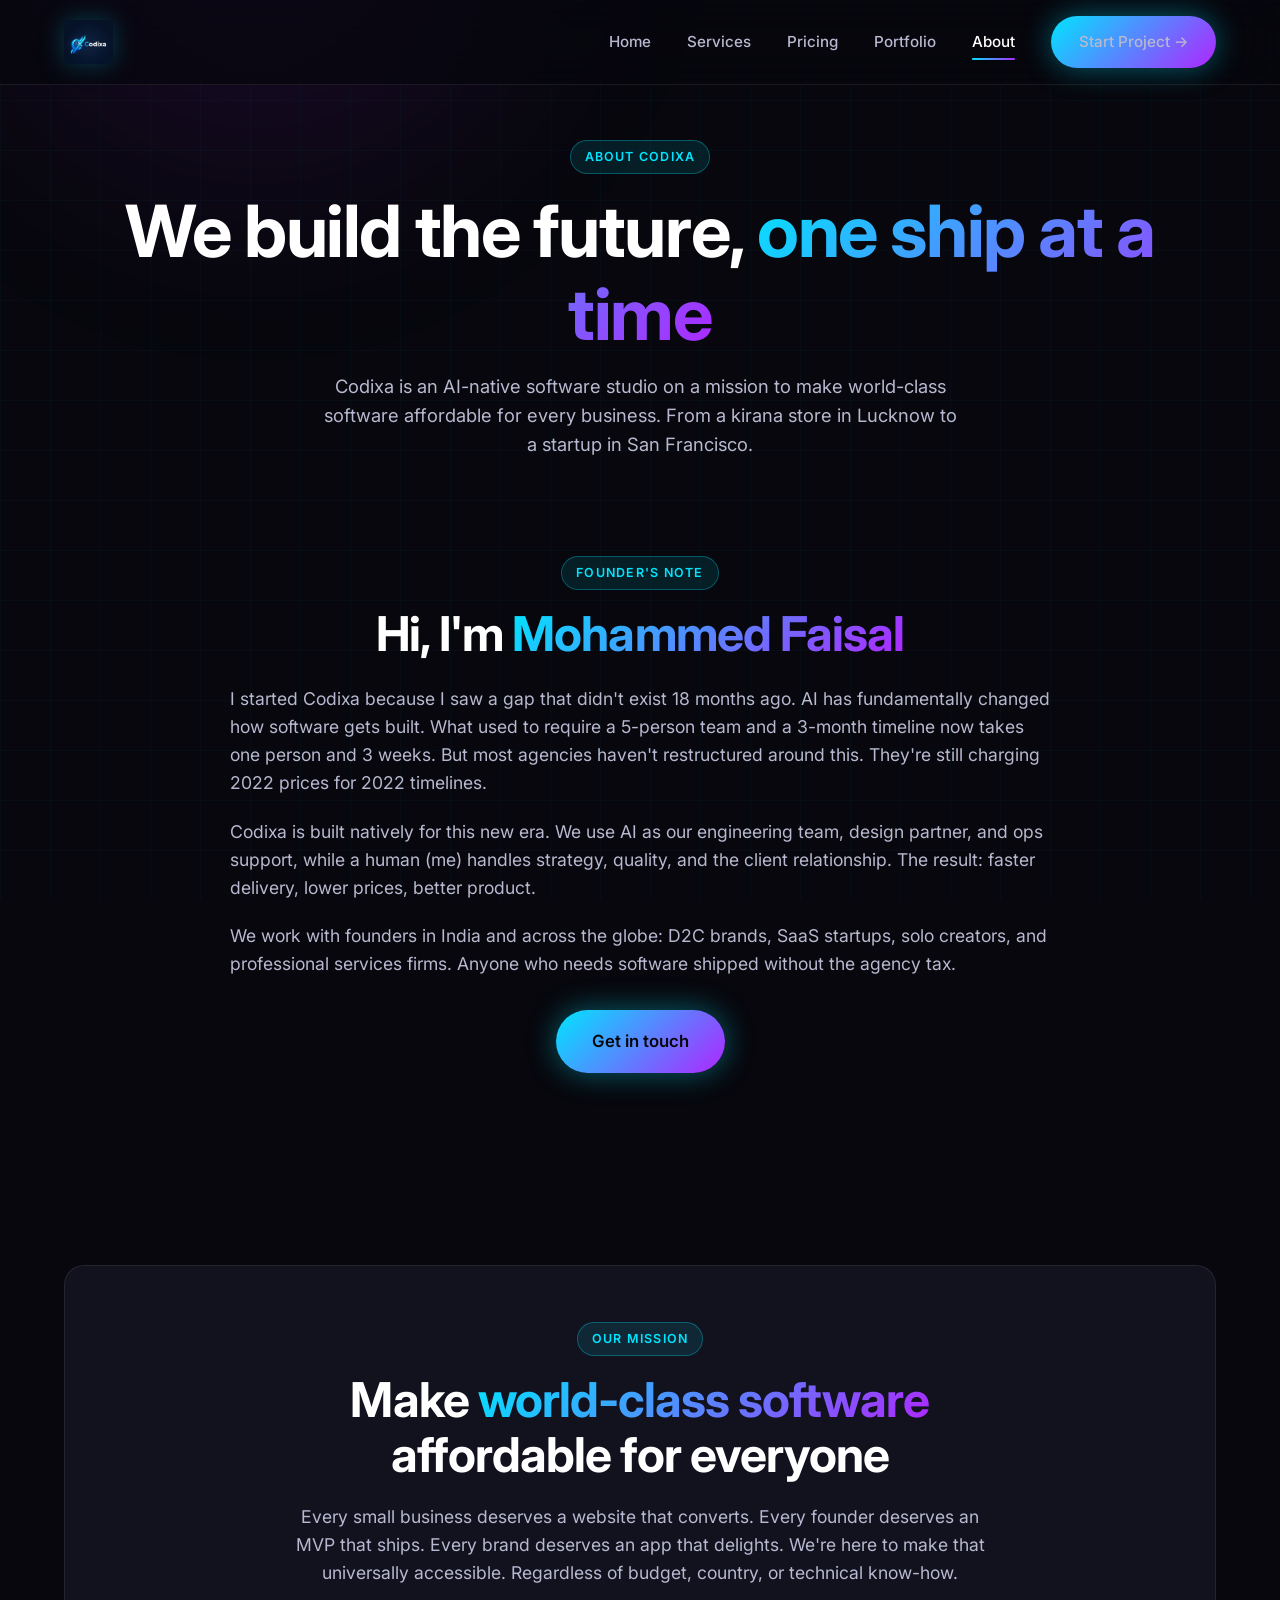
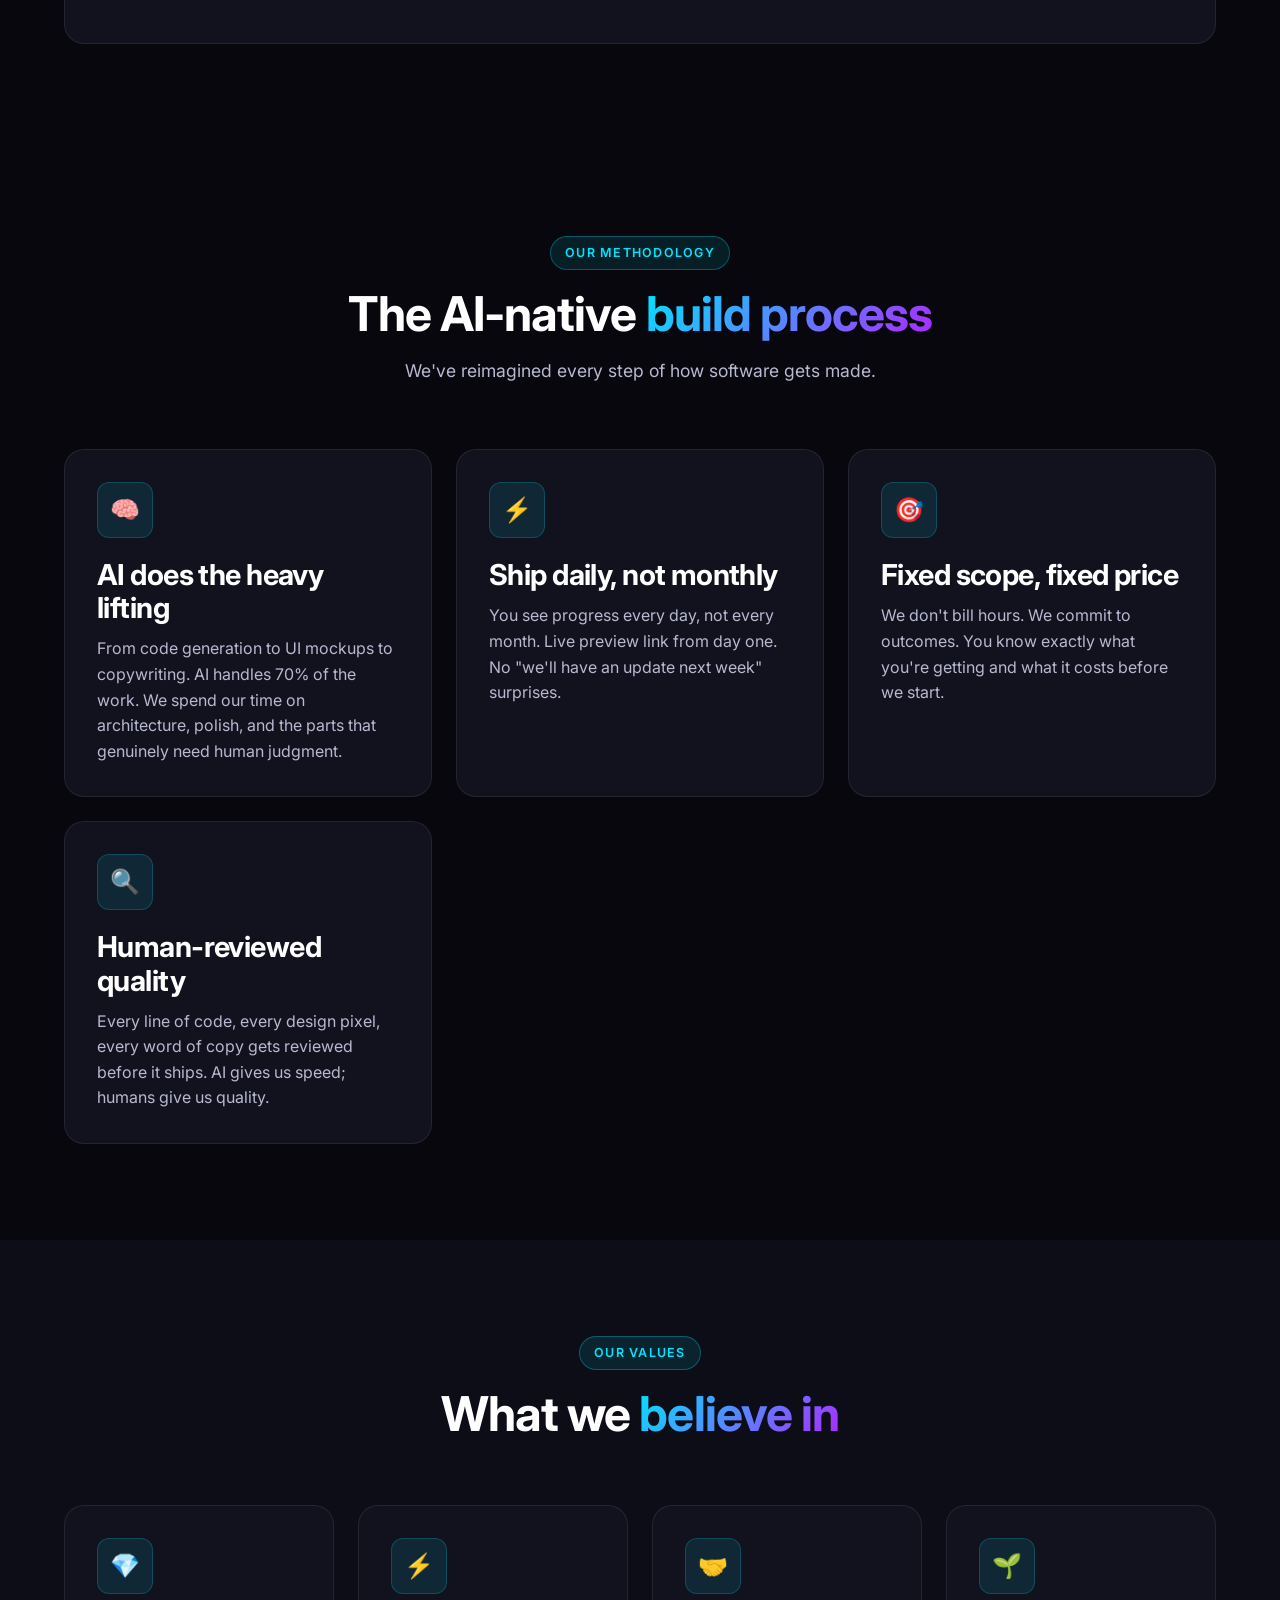
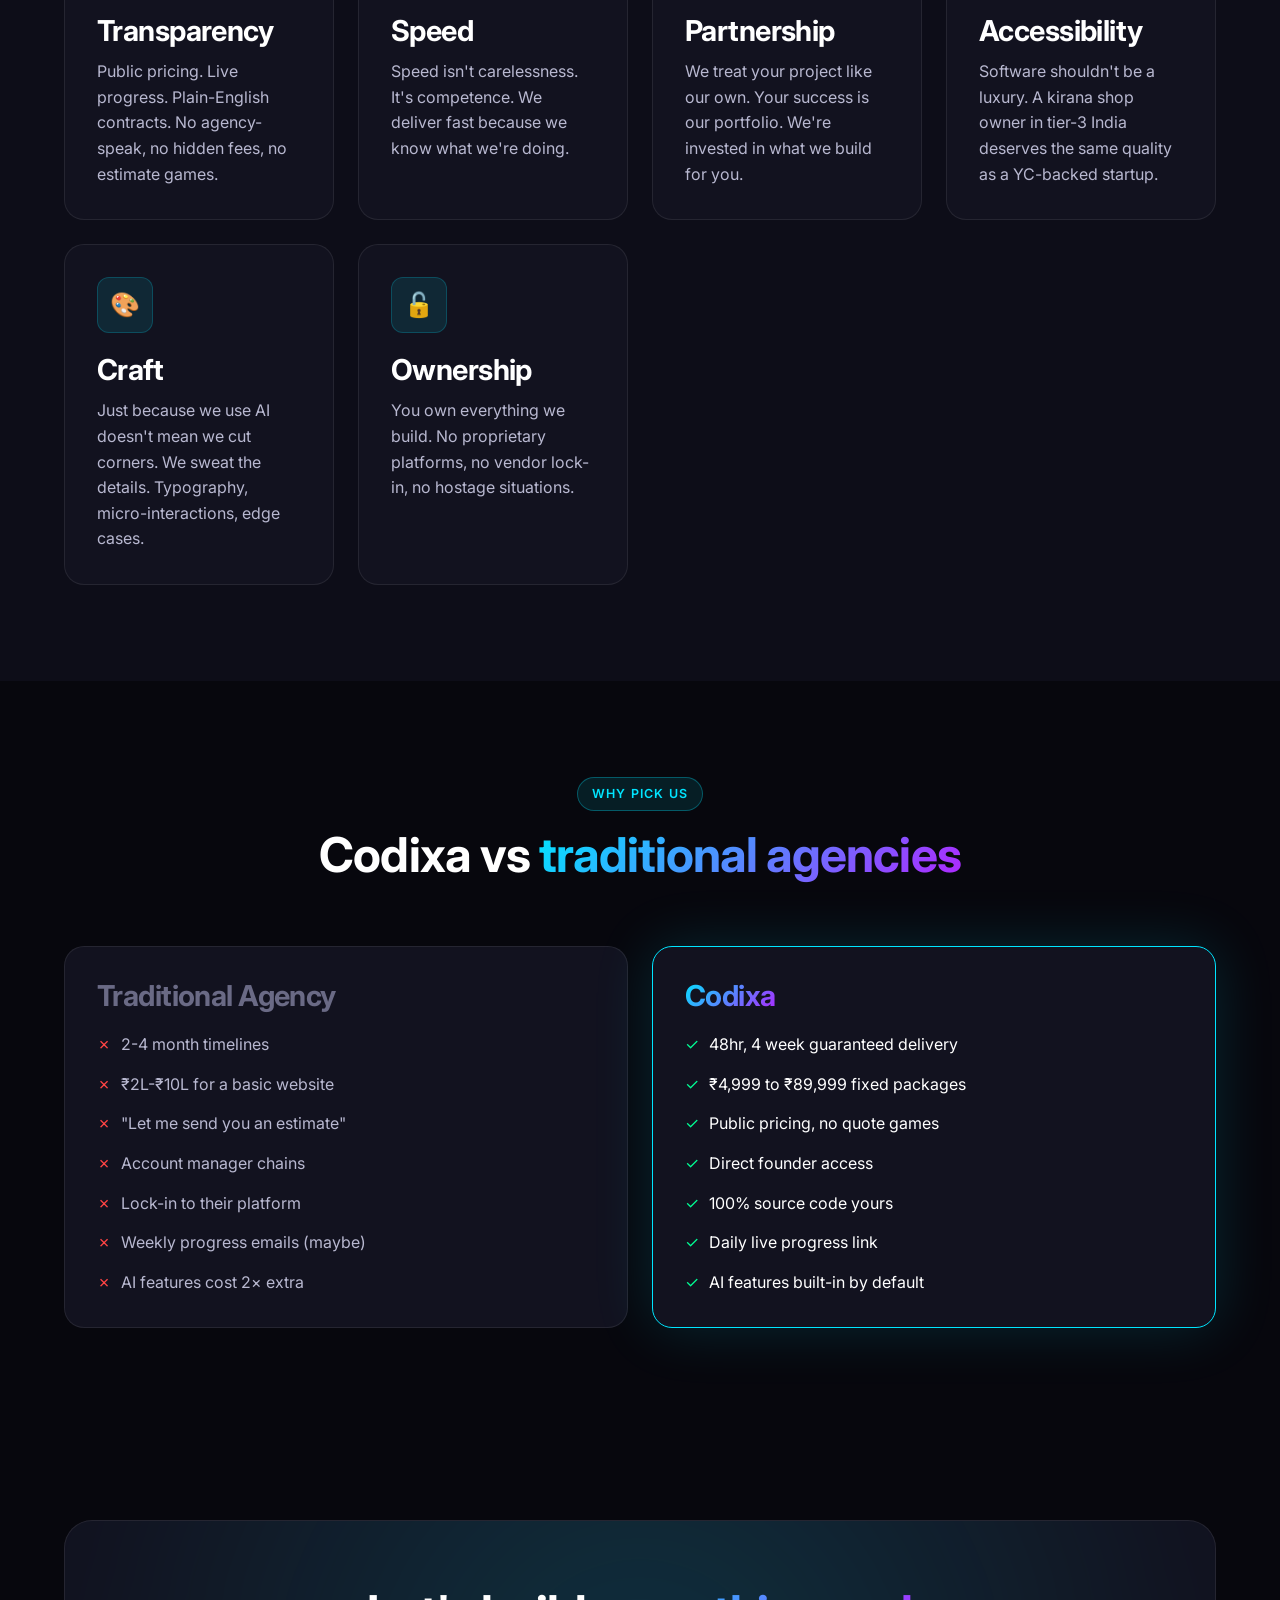
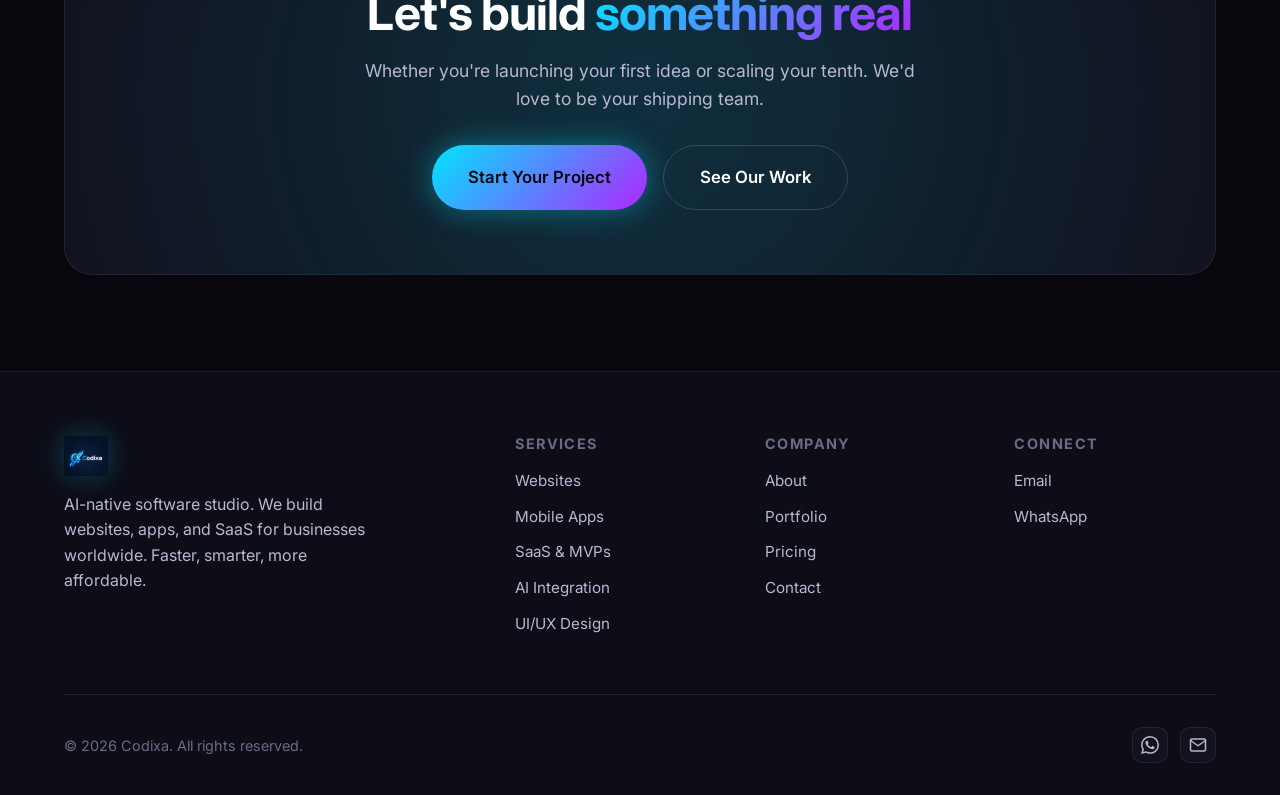
==== commit 60ba1750: "Add files via upload Update logo" ====
--- a/about.html
+++ b/about.html
@@ -53,8 +53,7 @@
   <nav class="nav">
     <div class="nav-inner">
       <a href="index.html" class="logo">
-        <span class="logo-mark">C</span>
-        <span>Codixa</span>
+        <img src="logo.png" alt="Codixa - AI Software Studio" class="logo-img">
       </a>
       <button class="menu-toggle" aria-label="Menu">
         <span></span><span></span><span></span>
@@ -249,8 +248,7 @@
       <div class="footer-grid">
         <div class="footer-brand">
           <a href="index.html" class="logo">
-            <span class="logo-mark">C</span>
-            <span>Codixa</span>
+            <img src="logo.png" alt="Codixa" class="logo-img">
           </a>
           <p>AI-native software studio. We build websites, apps, and SaaS for businesses worldwide. Faster, smarter, more affordable.</p>
         </div>
--- a/styles.css
+++ b/styles.css
@@ -211,6 +211,29 @@
   color: #07070d;
   font-size: 1.1rem;
   box-shadow: var(--glow-cyan);
+}
+
+.logo-img {
+  height: 44px;
+  width: auto;
+  display: block;
+  object-fit: contain;
+  filter: drop-shadow(0 0 12px rgba(0, 229, 255, 0.25));
+  transition: filter 0.3s ease;
+}
+
+.logo:hover .logo-img {
+  filter: drop-shadow(0 0 20px rgba(0, 229, 255, 0.45));
+}
+
+footer .logo-img {
+  height: 40px;
+}
+
+@media (max-width: 600px) {
+  .logo-img {
+    height: 36px;
+  }
 }
 
 .nav-links {
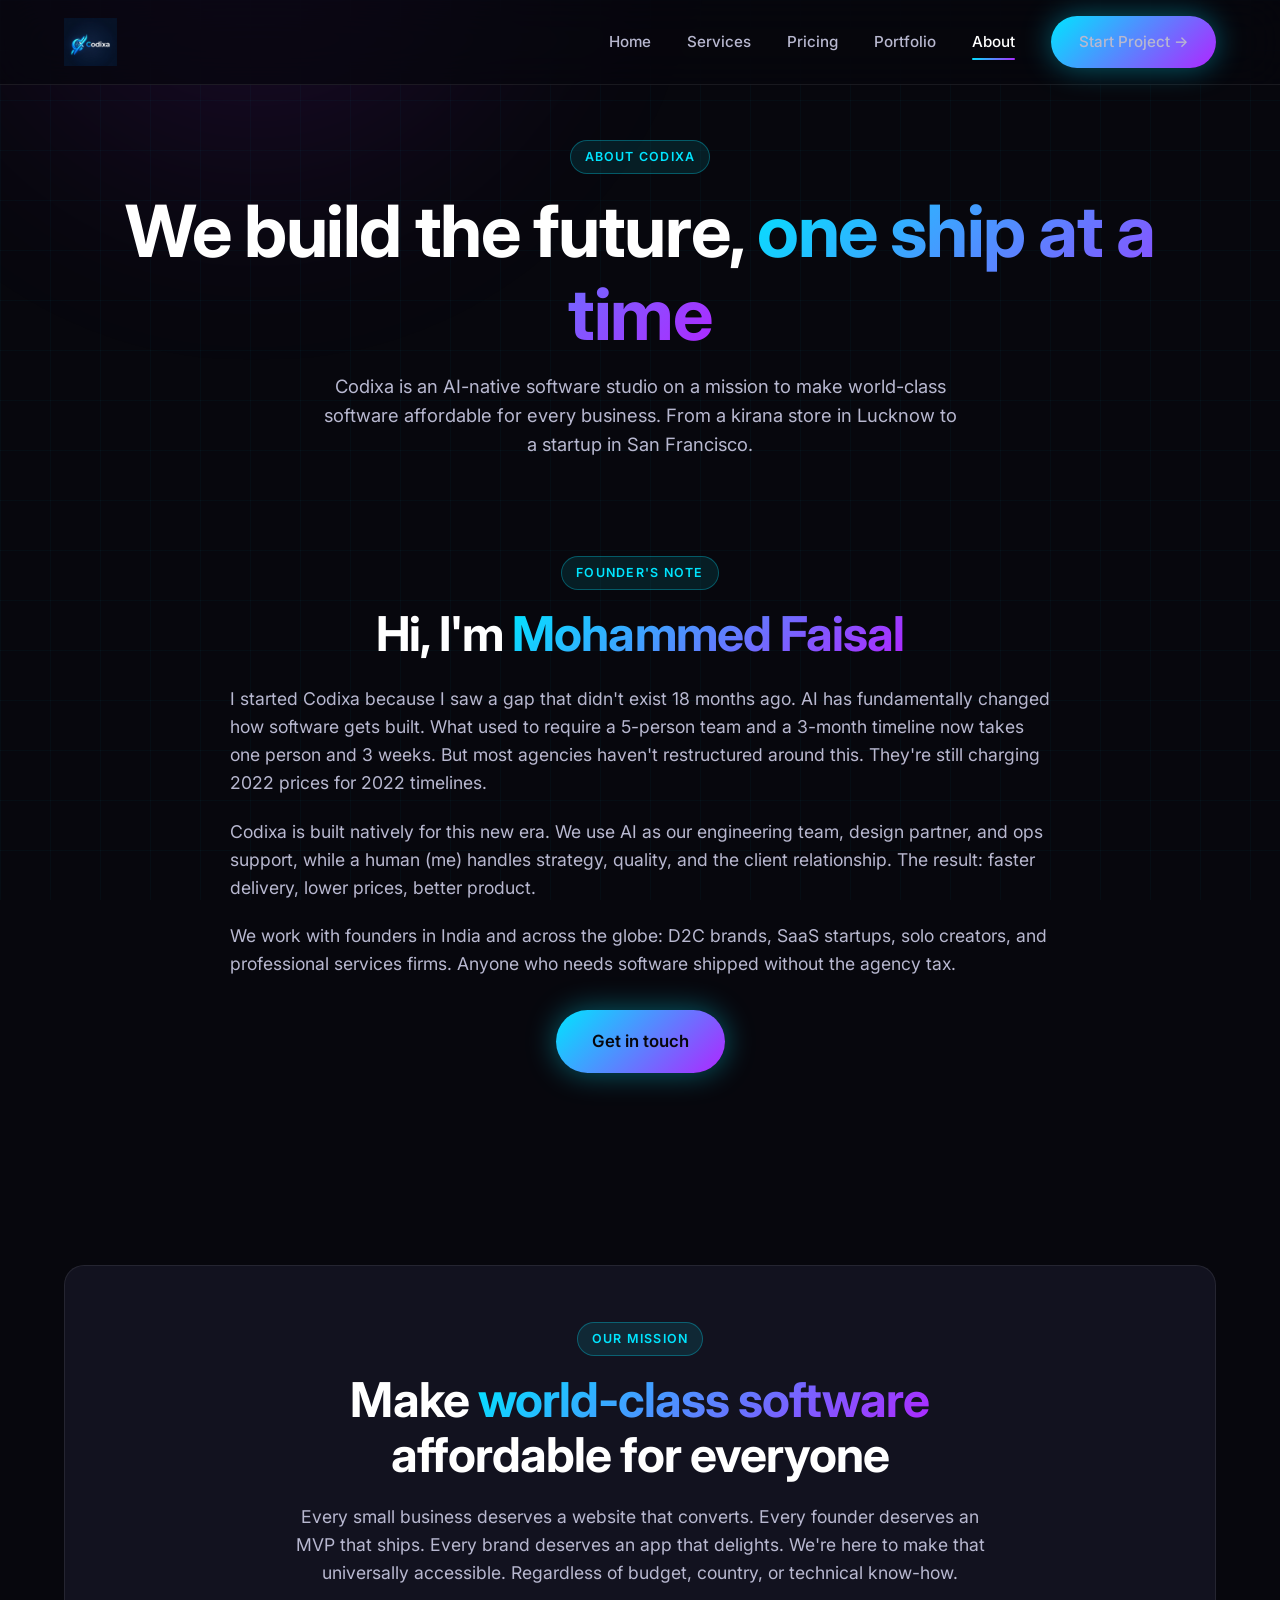
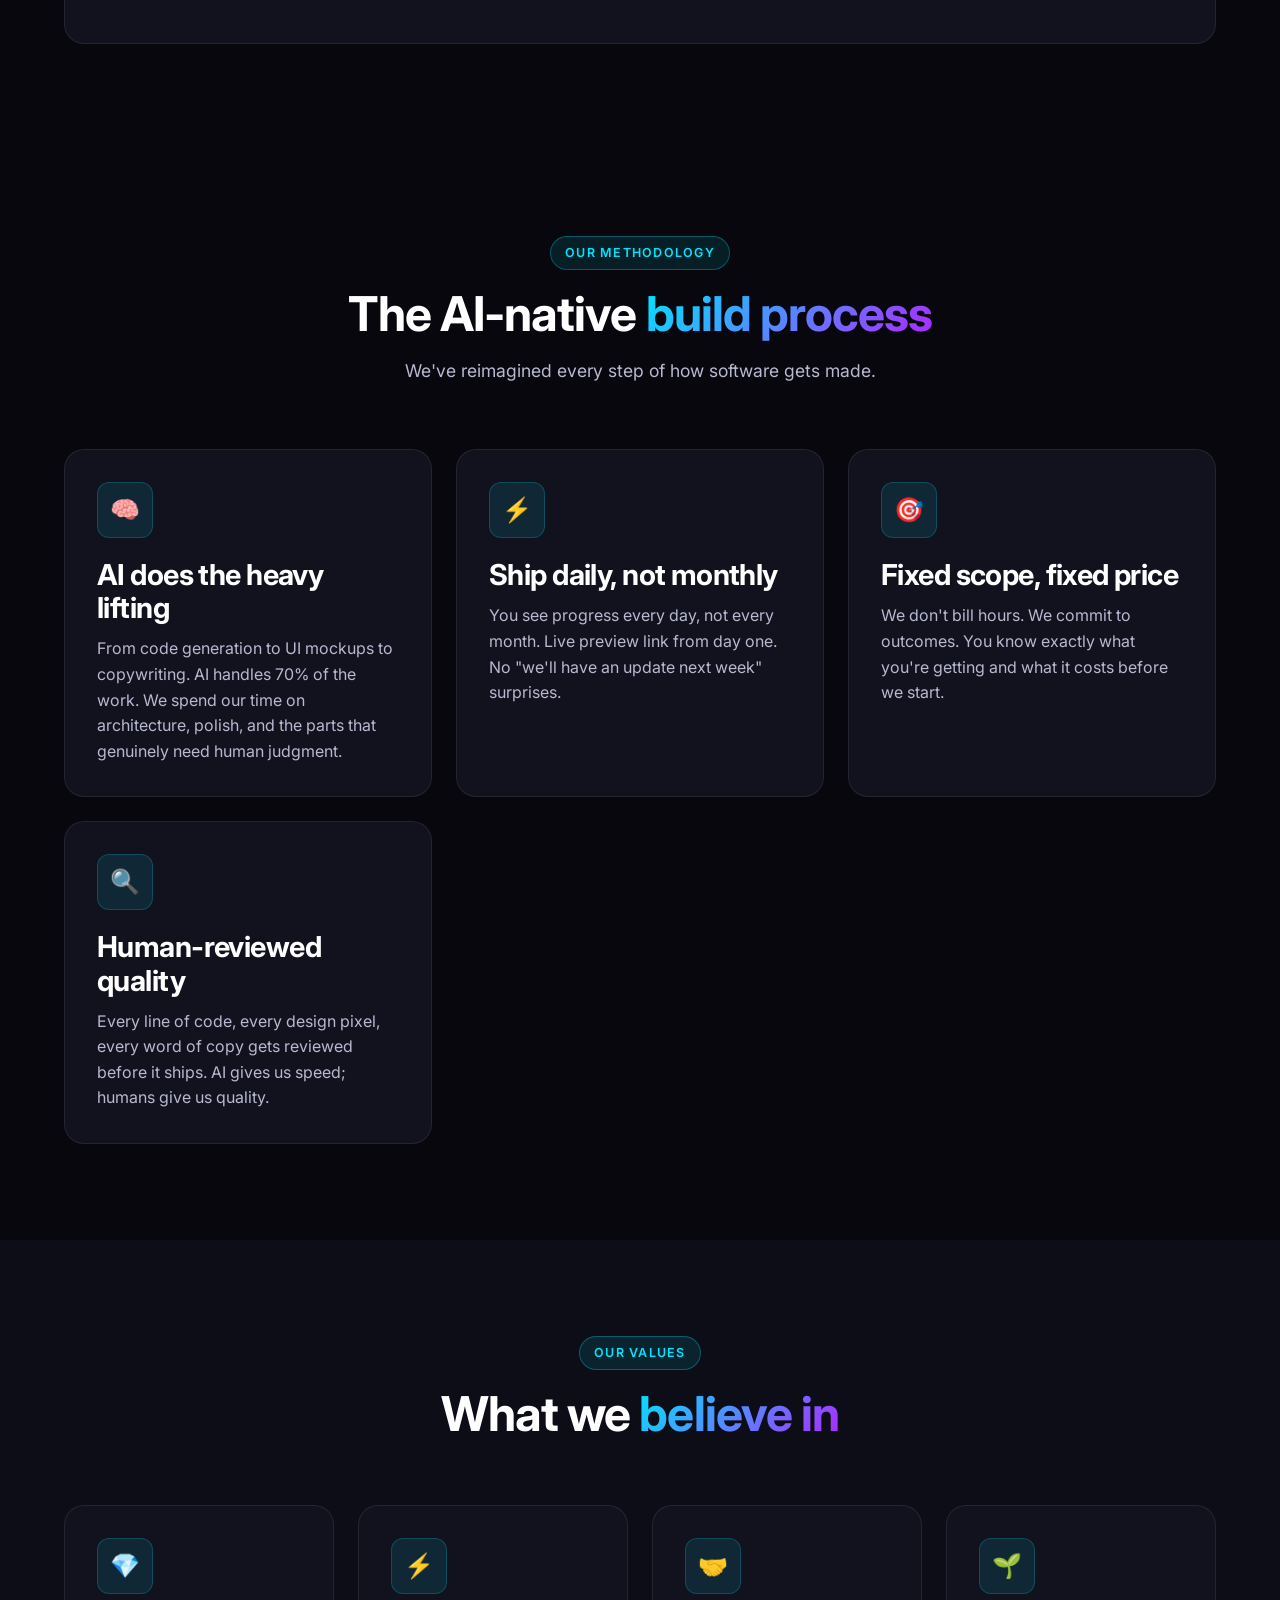
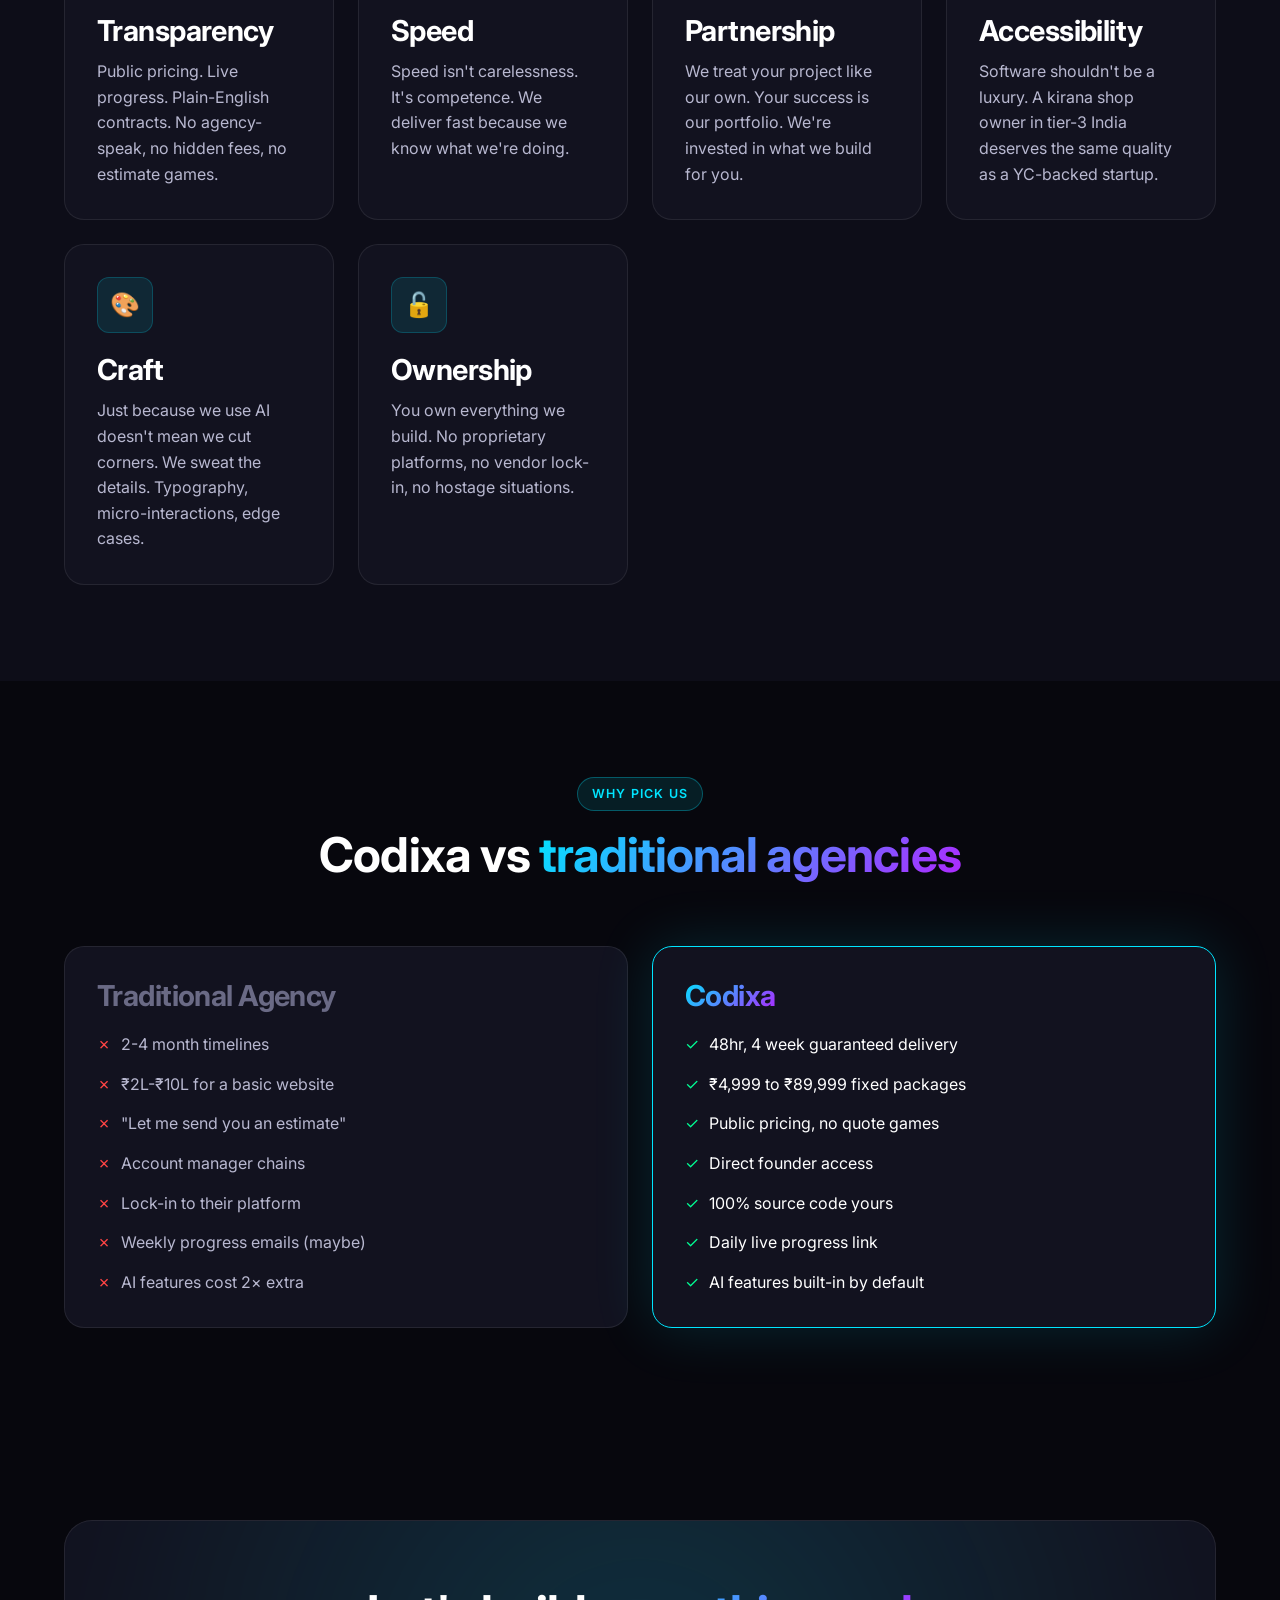
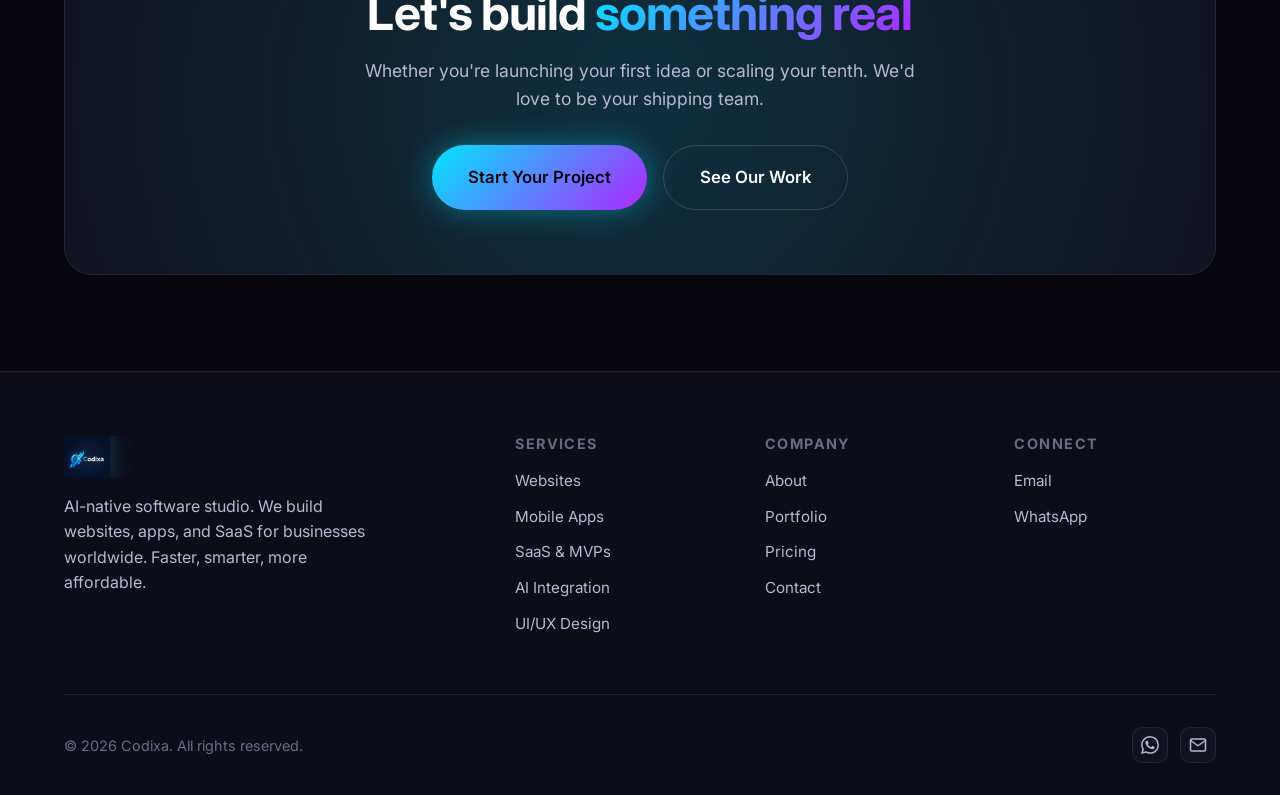
==== commit eb2e031c: "Add files via upload" ====
--- a/about.html
+++ b/about.html
@@ -53,7 +53,7 @@
   <nav class="nav">
     <div class="nav-inner">
       <a href="index.html" class="logo">
-        <img src="logo.png" alt="Codixa - AI Software Studio" class="logo-img">
+        <img src="logo.png" alt="Codixa - AI Software Studio" class="logo-img" style="height:48px;width:auto;max-width:200px;max-height:48px;object-fit:contain;display:block;">
       </a>
       <button class="menu-toggle" aria-label="Menu">
         <span></span><span></span><span></span>
@@ -248,7 +248,7 @@
       <div class="footer-grid">
         <div class="footer-brand">
           <a href="index.html" class="logo">
-            <img src="logo.png" alt="Codixa" class="logo-img">
+            <img src="logo.png" alt="Codixa" class="logo-img" style="height:42px;width:auto;max-width:180px;max-height:42px;object-fit:contain;display:block;">
           </a>
           <p>AI-native software studio. We build websites, apps, and SaaS for businesses worldwide. Faster, smarter, more affordable.</p>
         </div>
--- a/styles.css
+++ b/styles.css
@@ -213,11 +213,19 @@
   box-shadow: var(--glow-cyan);
 }
 
+.logo {
+  max-width: 240px !important;
+  max-height: 56px !important;
+  overflow: hidden;
+}
+
 .logo-img {
-  height: 44px;
-  width: auto;
-  display: block;
-  object-fit: contain;
+  height: 48px !important;
+  max-height: 48px !important;
+  width: auto !important;
+  max-width: 220px !important;
+  display: block !important;
+  object-fit: contain !important;
   filter: drop-shadow(0 0 12px rgba(0, 229, 255, 0.25));
   transition: filter 0.3s ease;
 }
@@ -227,12 +235,18 @@
 }
 
 footer .logo-img {
-  height: 40px;
+  height: 42px !important;
+  max-height: 42px !important;
 }
 
 @media (max-width: 600px) {
   .logo-img {
-    height: 36px;
+    height: 38px !important;
+    max-height: 38px !important;
+    max-width: 160px !important;
+  }
+  .logo {
+    max-width: 170px !important;
   }
 }
 
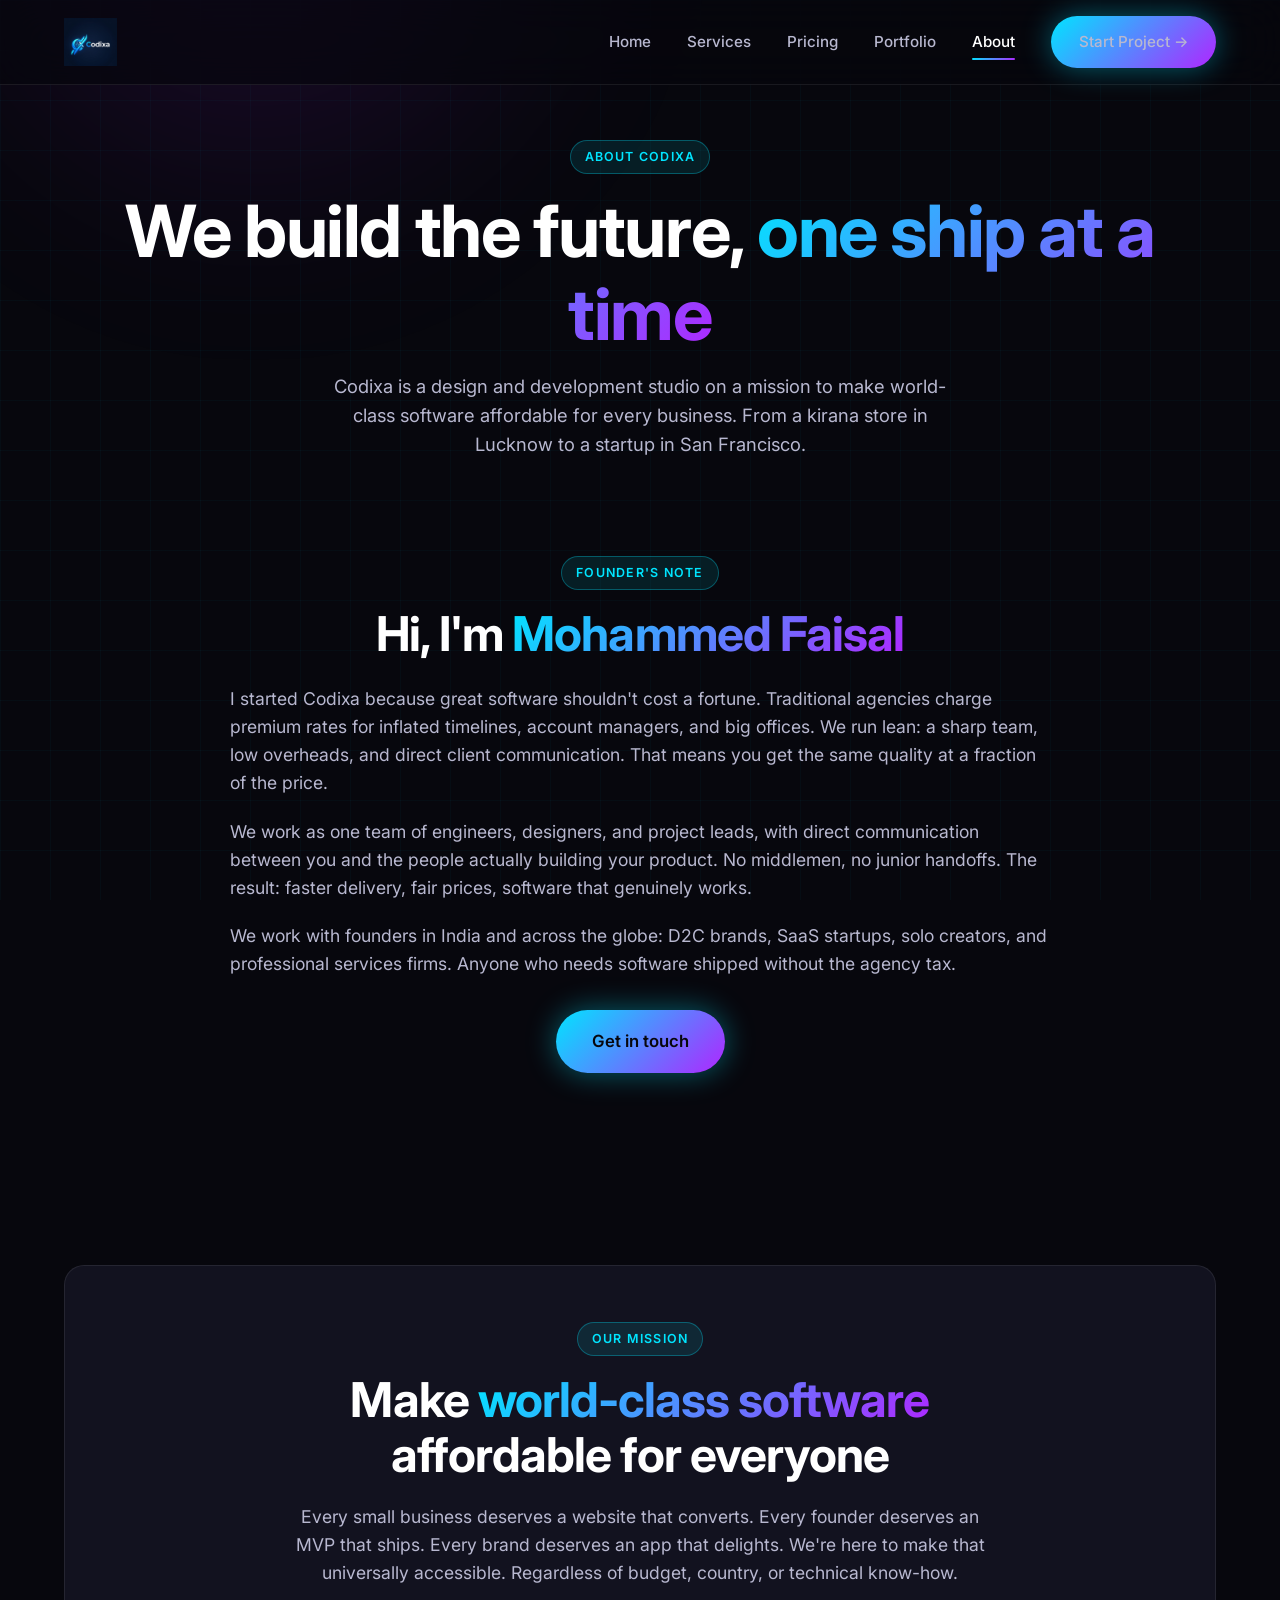
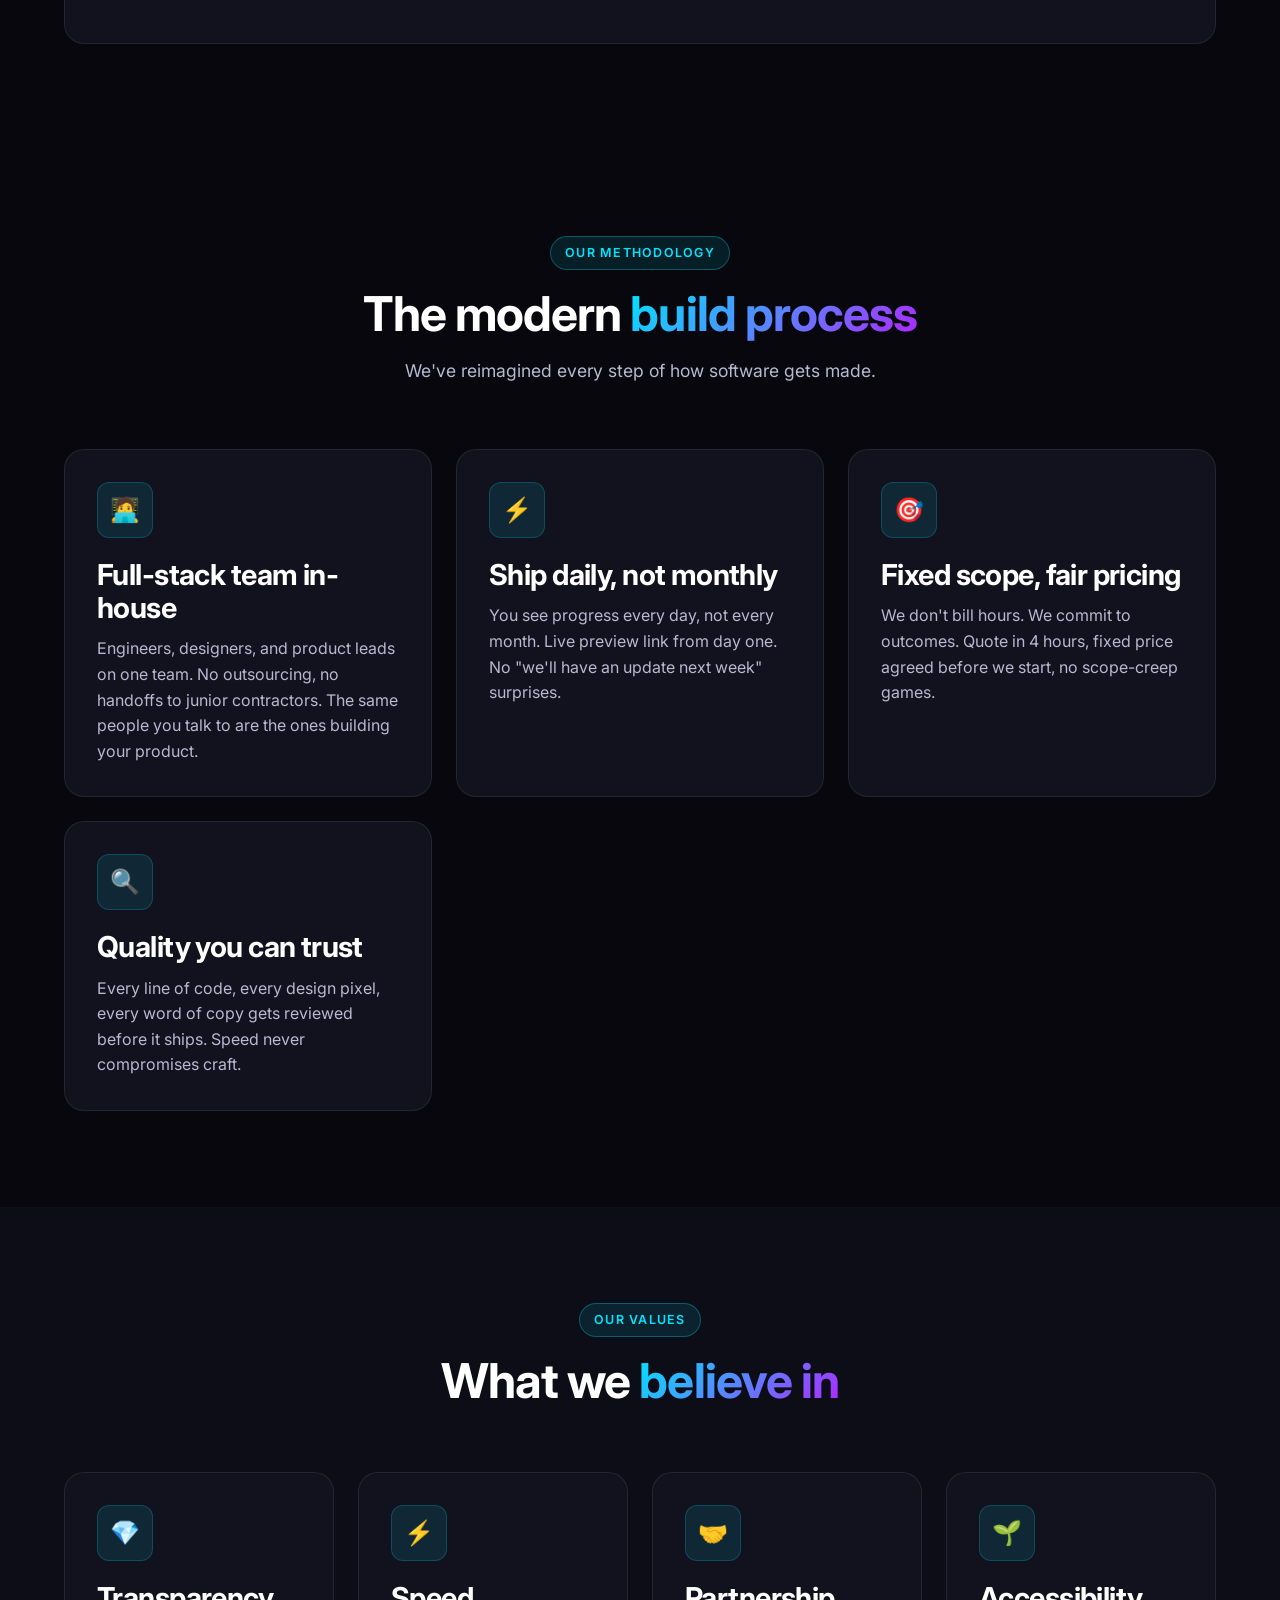
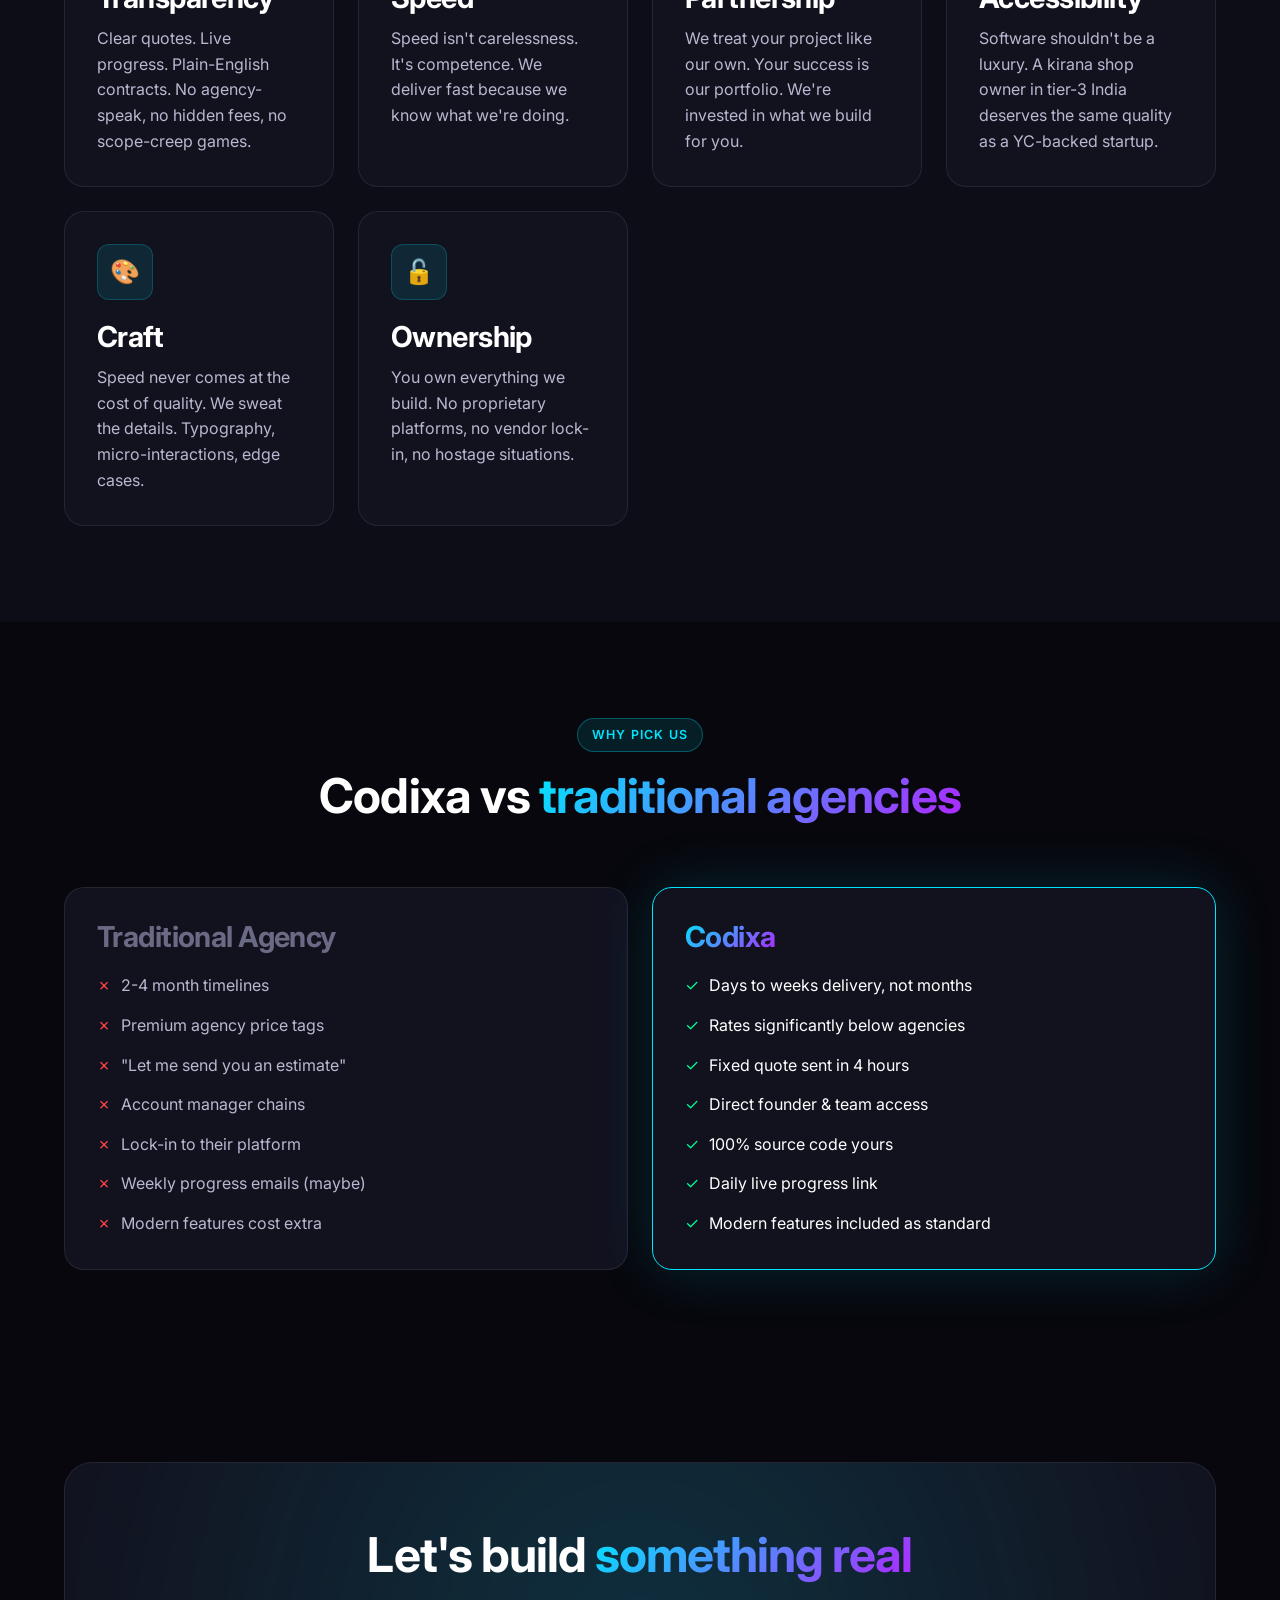
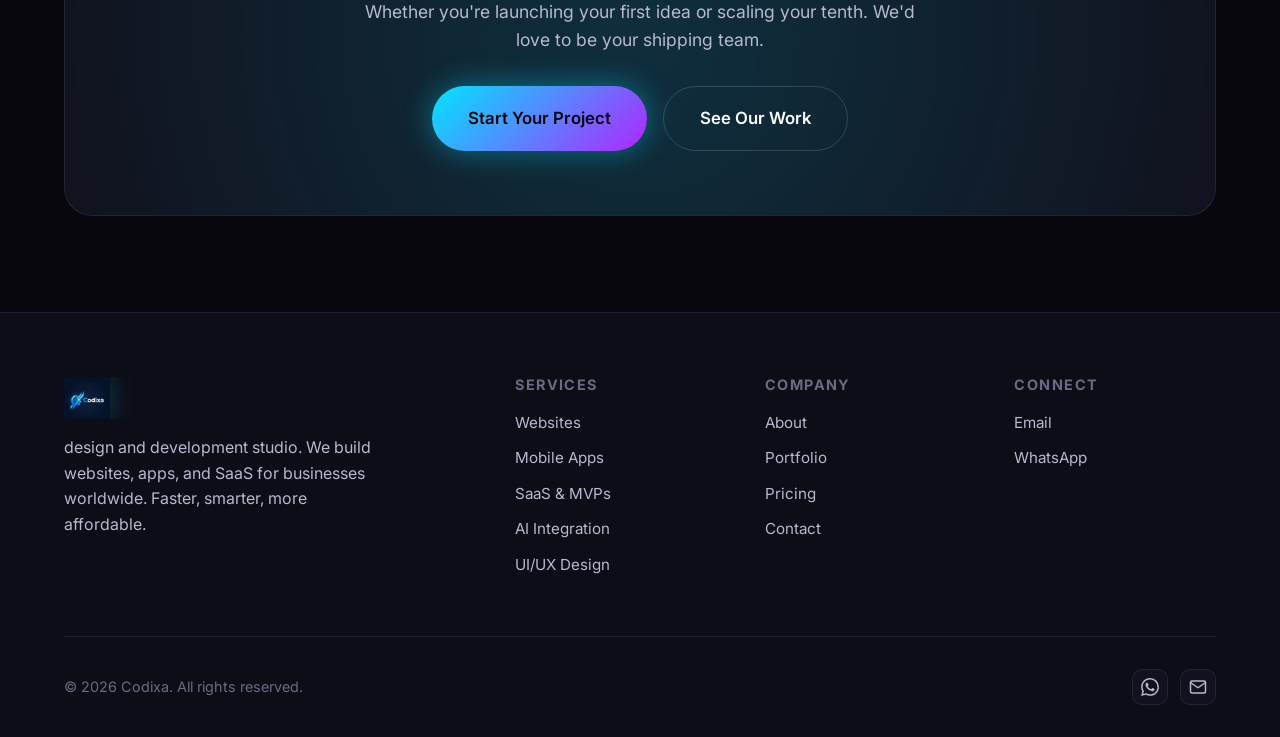
==== commit afa0975e: "Add files via upload" ====
--- a/about.html
+++ b/about.html
@@ -3,8 +3,8 @@
 <head>
   <meta charset="UTF-8">
   <meta name="viewport" content="width=device-width, initial-scale=1.0">
-  <title>About | Codixa | AI-Native Software Development Studio</title>
-  <meta name="description" content="Codixa is an AI-native software studio shipping world-class apps and websites at half the price of traditional agencies. Founded by Mohammed Faisal for global founders.">
+  <title>About | Codixa | A Software Development Team Built for Founders</title>
+  <meta name="description" content="Codixa is a tight in-house team of engineers and designers shipping world-class software at prices well below traditional agencies. Built by Mohammed Faisal.">
   <meta name="keywords" content="about codixa, ai software studio, software development team india, mohammed faisal codixa">
   <meta name="author" content="Mohammed Faisal, Codixa">
   <meta name="robots" content="index, follow">
@@ -15,7 +15,7 @@
   <meta property="og:type" content="website">
   <meta property="og:url" content="https://codixa.com/about">
   <meta property="og:title" content="About Codixa">
-  <meta property="og:description" content="Codixa is an AI-native software studio shipping world-class apps and websites at half the price of traditional agencies. Founded by Mohammed Faisal for global founders.">
+  <meta property="og:description" content="Codixa is a tight in-house team of engineers and designers shipping world-class software at prices well below traditional agencies. Built by Mohammed Faisal.">
   <meta property="og:image" content="https://codixa.com/og-image.png">
   <meta property="og:site_name" content="Codixa">
 
@@ -23,7 +23,7 @@
   <meta name="twitter:card" content="summary_large_image">
   <meta name="twitter:url" content="https://codixa.com/about">
   <meta name="twitter:title" content="About Codixa">
-  <meta name="twitter:description" content="Codixa is an AI-native software studio shipping world-class apps and websites at half the price of traditional agencies. Founded by Mohammed Faisal for global founders.">
+  <meta name="twitter:description" content="Codixa is a tight in-house team of engineers and designers shipping world-class software at prices well below traditional agencies. Built by Mohammed Faisal.">
   <meta name="twitter:image" content="https://codixa.com/og-image.png">
 
   <!-- Favicon -->
@@ -53,7 +53,7 @@
   <nav class="nav">
     <div class="nav-inner">
       <a href="index.html" class="logo">
-        <img src="logo.png" alt="Codixa - AI Software Studio" class="logo-img" style="height:48px;width:auto;max-width:200px;max-height:48px;object-fit:contain;display:block;">
+        <img src="logo.png" alt="Codixa - Software Development Studio" class="logo-img" style="height:48px;width:auto;max-width:200px;max-height:48px;object-fit:contain;display:block;">
       </a>
       <button class="menu-toggle" aria-label="Menu">
         <span></span><span></span><span></span>
@@ -74,7 +74,7 @@
     <div class="container">
       <span class="section-tag">About Codixa</span>
       <h1>We build the future, <span class="gradient-text">one ship at a time</span></h1>
-      <p>Codixa is an AI-native software studio on a mission to make world-class software affordable for every business. From a kirana store in Lucknow to a startup in San Francisco.</p>
+      <p>Codixa is a design and development studio on a mission to make world-class software affordable for every business. From a kirana store in Lucknow to a startup in San Francisco.</p>
     </div>
   </section>
 
@@ -85,10 +85,10 @@
         <span class="section-tag">Founder's note</span>
         <h2 style="margin-bottom: 24px;">Hi, I'm <span class="gradient-text">Mohammed Faisal</span></h2>
         <p style="font-size: 1.1rem; color: var(--text-secondary); margin-bottom: 20px; text-align: left;">
-          I started Codixa because I saw a gap that didn't exist 18 months ago. AI has fundamentally changed how software gets built. What used to require a 5-person team and a 3-month timeline now takes one person and 3 weeks. But most agencies haven't restructured around this. They're still charging 2022 prices for 2022 timelines.
+          I started Codixa because great software shouldn't cost a fortune. Traditional agencies charge premium rates for inflated timelines, account managers, and big offices. We run lean: a sharp team, low overheads, and direct client communication. That means you get the same quality at a fraction of the price.
         </p>
         <p style="font-size: 1.1rem; color: var(--text-secondary); margin-bottom: 20px; text-align: left;">
-          Codixa is built natively for this new era. We use AI as our engineering team, design partner, and ops support, while a human (me) handles strategy, quality, and the client relationship. The result: faster delivery, lower prices, better product.
+          We work as one team of engineers, designers, and project leads, with direct communication between you and the people actually building your product. No middlemen, no junior handoffs. The result: faster delivery, fair prices, software that genuinely works.
         </p>
         <p style="font-size: 1.1rem; color: var(--text-secondary); margin-bottom: 32px; text-align: left;">
           We work with founders in India and across the globe: D2C brands, SaaS startups, solo creators, and professional services firms. Anyone who needs software shipped without the agency tax.
@@ -118,15 +118,15 @@
     <div class="container">
       <div class="section-header fade-up">
         <span class="section-tag">Our methodology</span>
-        <h2>The AI-native <span class="gradient-text">build process</span></h2>
+        <h2>The modern <span class="gradient-text">build process</span></h2>
         <p>We've reimagined every step of how software gets made.</p>
       </div>
 
       <div class="grid grid-2">
         <div class="card fade-up">
-          <div class="card-icon">🧠</div>
-          <h3>AI does the heavy lifting</h3>
-          <p>From code generation to UI mockups to copywriting. AI handles 70% of the work. We spend our time on architecture, polish, and the parts that genuinely need human judgment.</p>
+          <div class="card-icon">🧑‍💻</div>
+          <h3>Full-stack team in-house</h3>
+          <p>Engineers, designers, and product leads on one team. No outsourcing, no handoffs to junior contractors. The same people you talk to are the ones building your product.</p>
         </div>
         <div class="card fade-up">
           <div class="card-icon">⚡</div>
@@ -135,13 +135,13 @@
         </div>
         <div class="card fade-up">
           <div class="card-icon">🎯</div>
-          <h3>Fixed scope, fixed price</h3>
-          <p>We don't bill hours. We commit to outcomes. You know exactly what you're getting and what it costs before we start.</p>
+          <h3>Fixed scope, fair pricing</h3>
+          <p>We don't bill hours. We commit to outcomes. Quote in 4 hours, fixed price agreed before we start, no scope-creep games.</p>
         </div>
         <div class="card fade-up">
           <div class="card-icon">🔍</div>
-          <h3>Human-reviewed quality</h3>
-          <p>Every line of code, every design pixel, every word of copy gets reviewed before it ships. AI gives us speed; humans give us quality.</p>
+          <h3>Quality you can trust</h3>
+          <p>Every line of code, every design pixel, every word of copy gets reviewed before it ships. Speed never compromises craft.</p>
         </div>
       </div>
     </div>
@@ -159,7 +159,7 @@
         <div class="card fade-up">
           <div class="card-icon">💎</div>
           <h3>Transparency</h3>
-          <p>Public pricing. Live progress. Plain-English contracts. No agency-speak, no hidden fees, no estimate games.</p>
+          <p>Clear quotes. Live progress. Plain-English contracts. No agency-speak, no hidden fees, no scope-creep games.</p>
         </div>
         <div class="card fade-up">
           <div class="card-icon">⚡</div>
@@ -179,7 +179,7 @@
         <div class="card fade-up">
           <div class="card-icon">🎨</div>
           <h3>Craft</h3>
-          <p>Just because we use AI doesn't mean we cut corners. We sweat the details. Typography, micro-interactions, edge cases.</p>
+          <p>Speed never comes at the cost of quality. We sweat the details. Typography, micro-interactions, edge cases.</p>
         </div>
         <div class="card fade-up">
           <div class="card-icon">🔓</div>
@@ -203,25 +203,25 @@
           <h3 style="color: var(--text-muted); margin-bottom: 20px;">Traditional Agency</h3>
           <ul style="display: grid; gap: 14px;">
             <li style="display: flex; gap: 10px; color: var(--text-secondary);"><span style="color: #ff4444;">✗</span> 2-4 month timelines</li>
-            <li style="display: flex; gap: 10px; color: var(--text-secondary);"><span style="color: #ff4444;">✗</span> ₹2L-₹10L for a basic website</li>
+            <li style="display: flex; gap: 10px; color: var(--text-secondary);"><span style="color: #ff4444;">✗</span> Premium agency price tags</li>
             <li style="display: flex; gap: 10px; color: var(--text-secondary);"><span style="color: #ff4444;">✗</span> "Let me send you an estimate"</li>
             <li style="display: flex; gap: 10px; color: var(--text-secondary);"><span style="color: #ff4444;">✗</span> Account manager chains</li>
             <li style="display: flex; gap: 10px; color: var(--text-secondary);"><span style="color: #ff4444;">✗</span> Lock-in to their platform</li>
             <li style="display: flex; gap: 10px; color: var(--text-secondary);"><span style="color: #ff4444;">✗</span> Weekly progress emails (maybe)</li>
-            <li style="display: flex; gap: 10px; color: var(--text-secondary);"><span style="color: #ff4444;">✗</span> AI features cost 2× extra</li>
+            <li style="display: flex; gap: 10px; color: var(--text-secondary);"><span style="color: #ff4444;">✗</span> Modern features cost extra</li>
           </ul>
         </div>
 
         <div class="card fade-up" style="border-color: var(--neon-cyan); box-shadow: var(--glow-soft);">
           <h3 style="margin-bottom: 20px;"><span class="gradient-text">Codixa</span></h3>
           <ul style="display: grid; gap: 14px;">
-            <li style="display: flex; gap: 10px;"><span style="color: var(--neon-green);">✓</span> 48hr, 4 week guaranteed delivery</li>
-            <li style="display: flex; gap: 10px;"><span style="color: var(--neon-green);">✓</span> ₹4,999 to ₹89,999 fixed packages</li>
-            <li style="display: flex; gap: 10px;"><span style="color: var(--neon-green);">✓</span> Public pricing, no quote games</li>
-            <li style="display: flex; gap: 10px;"><span style="color: var(--neon-green);">✓</span> Direct founder access</li>
+            <li style="display: flex; gap: 10px;"><span style="color: var(--neon-green);">✓</span> Days to weeks delivery, not months</li>
+            <li style="display: flex; gap: 10px;"><span style="color: var(--neon-green);">✓</span> Rates significantly below agencies</li>
+            <li style="display: flex; gap: 10px;"><span style="color: var(--neon-green);">✓</span> Fixed quote sent in 4 hours</li>
+            <li style="display: flex; gap: 10px;"><span style="color: var(--neon-green);">✓</span> Direct founder & team access</li>
             <li style="display: flex; gap: 10px;"><span style="color: var(--neon-green);">✓</span> 100% source code yours</li>
             <li style="display: flex; gap: 10px;"><span style="color: var(--neon-green);">✓</span> Daily live progress link</li>
-            <li style="display: flex; gap: 10px;"><span style="color: var(--neon-green);">✓</span> AI features built-in by default</li>
+            <li style="display: flex; gap: 10px;"><span style="color: var(--neon-green);">✓</span> Modern features included as standard</li>
           </ul>
         </div>
       </div>
@@ -250,7 +250,7 @@
           <a href="index.html" class="logo">
             <img src="logo.png" alt="Codixa" class="logo-img" style="height:42px;width:auto;max-width:180px;max-height:42px;object-fit:contain;display:block;">
           </a>
-          <p>AI-native software studio. We build websites, apps, and SaaS for businesses worldwide. Faster, smarter, more affordable.</p>
+          <p>design and development studio. We build websites, apps, and SaaS for businesses worldwide. Faster, smarter, more affordable.</p>
         </div>
         <div class="footer-col">
           <h4>Services</h4>
@@ -292,3 +292,4 @@
   <script src="script.js"></script>
 </body>
 </html>
+                          
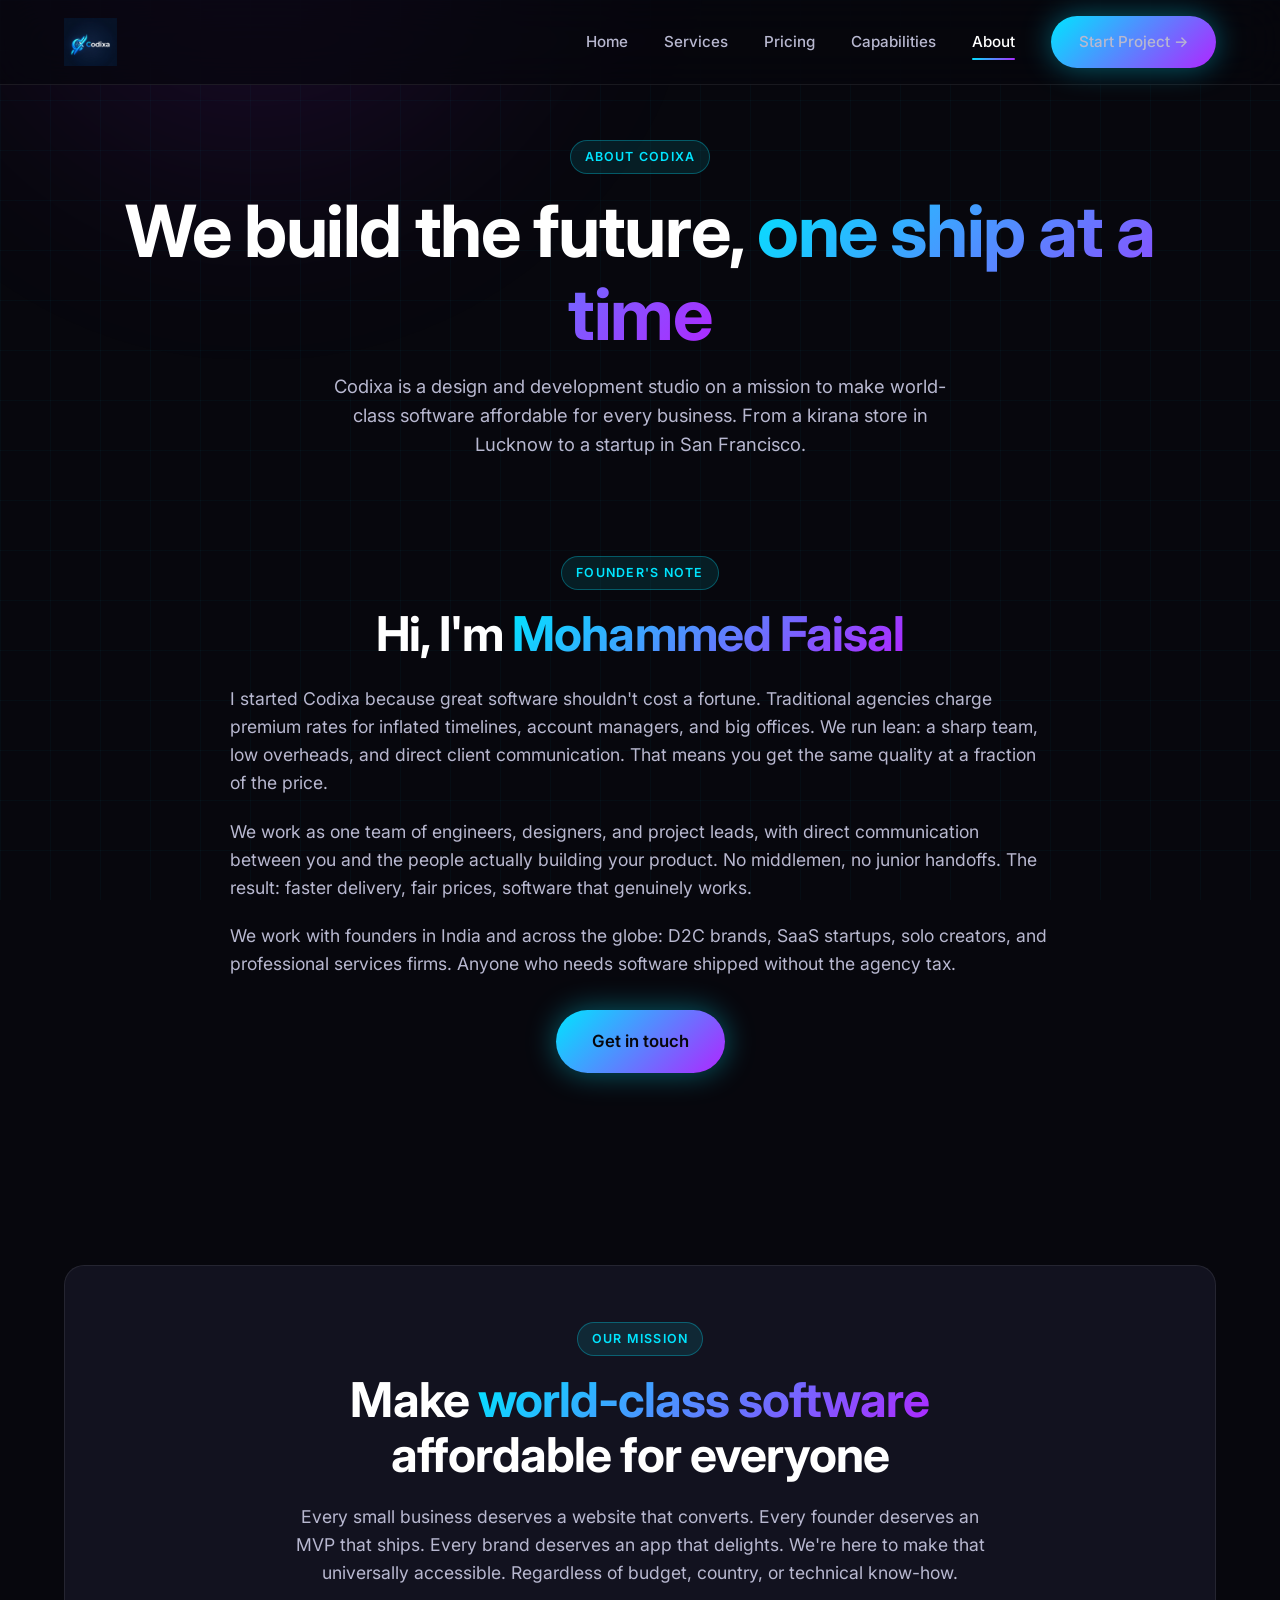
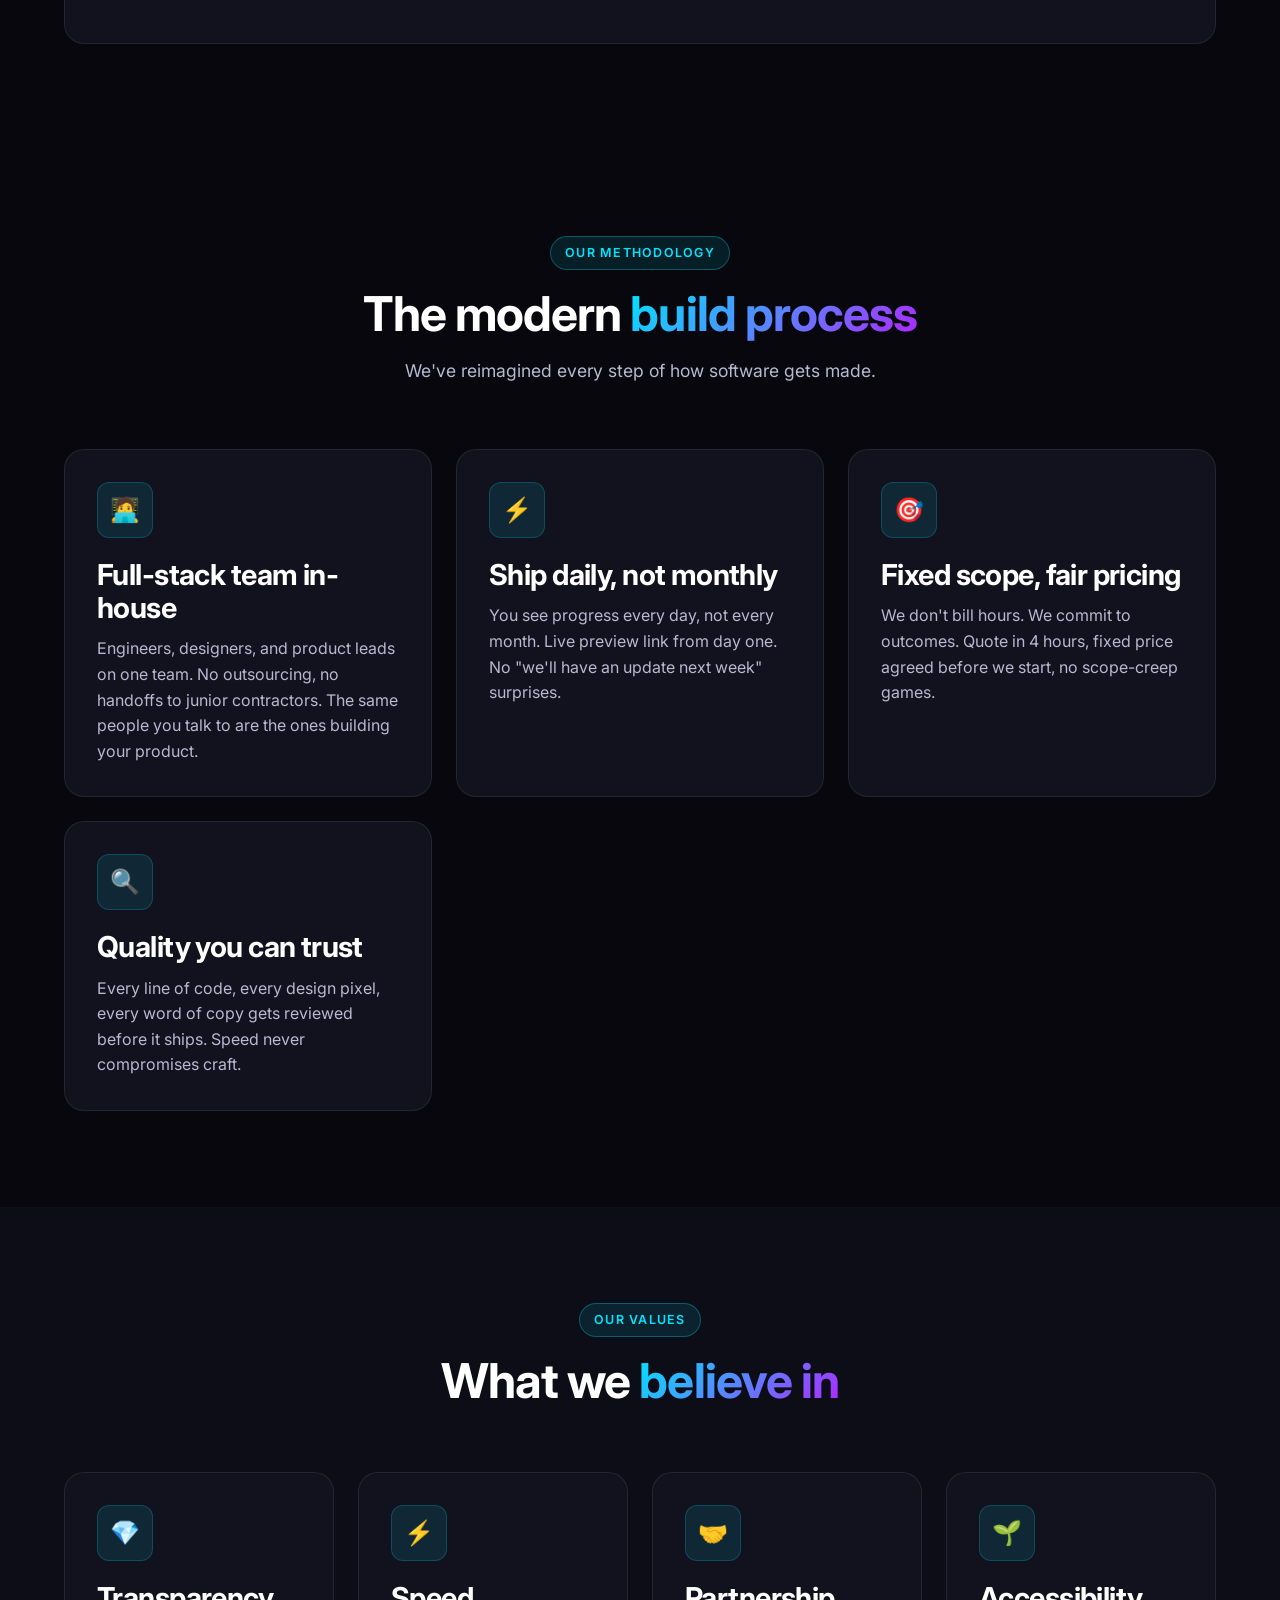
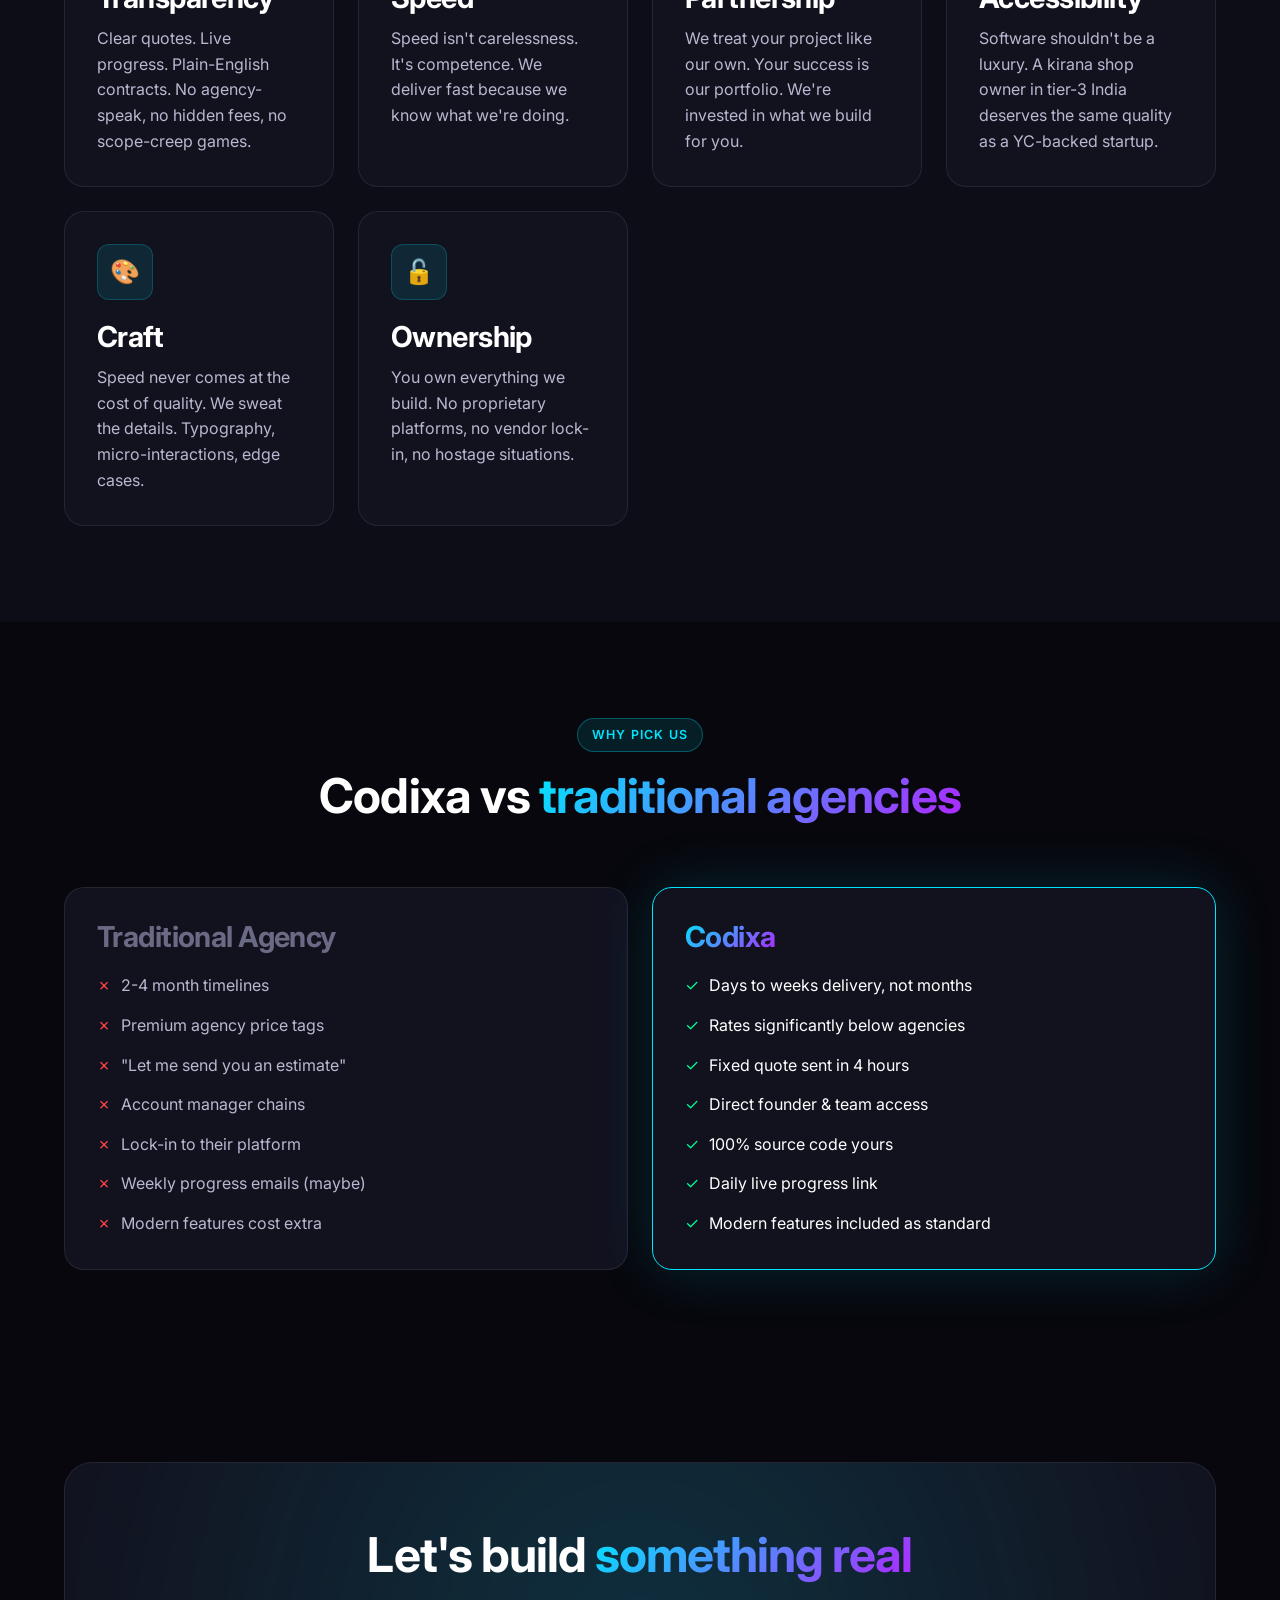
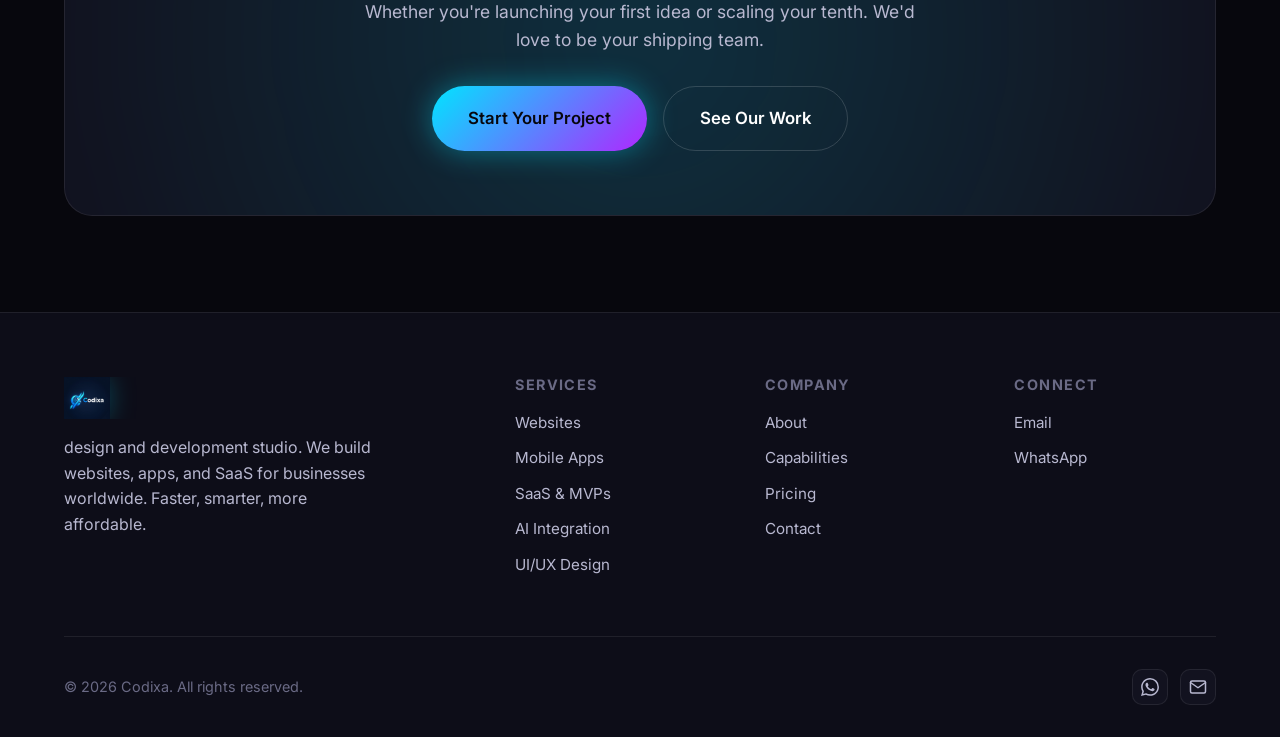
==== commit 17819ff3: "Add files via upload" ====
--- a/about.html
+++ b/about.html
@@ -62,7 +62,7 @@
         <a href="index.html">Home</a>
         <a href="services.html">Services</a>
         <a href="pricing.html">Pricing</a>
-        <a href="portfolio.html">Portfolio</a>
+        <a href="portfolio.html">Capabilities</a>
         <a href="about.html" class="active">About</a>
         <a href="contact.html" class="btn btn-primary">Start Project →</a>
       </div>
@@ -266,7 +266,7 @@
           <h4>Company</h4>
           <ul>
             <li><a href="about.html">About</a></li>
-            <li><a href="portfolio.html">Portfolio</a></li>
+            <li><a href="portfolio.html">Capabilities</a></li>
             <li><a href="pricing.html">Pricing</a></li>
             <li><a href="contact.html">Contact</a></li>
           </ul>
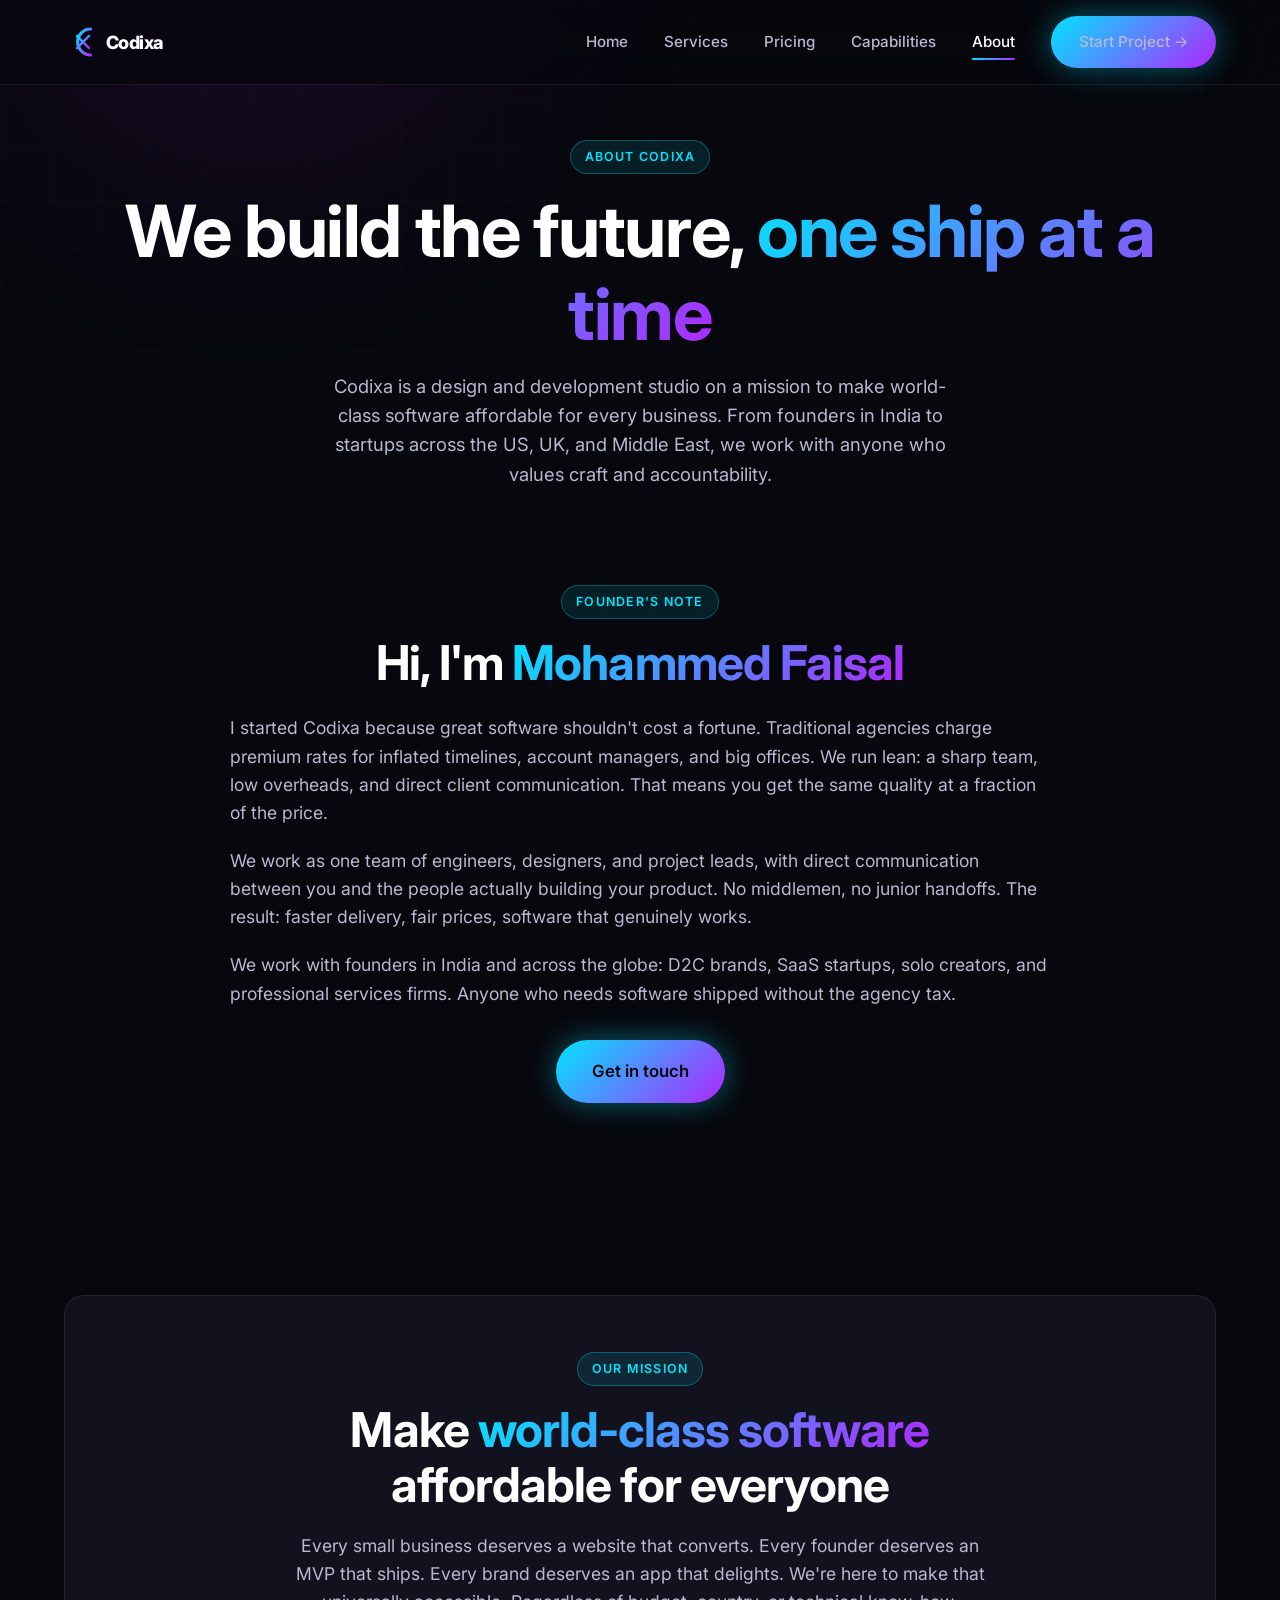
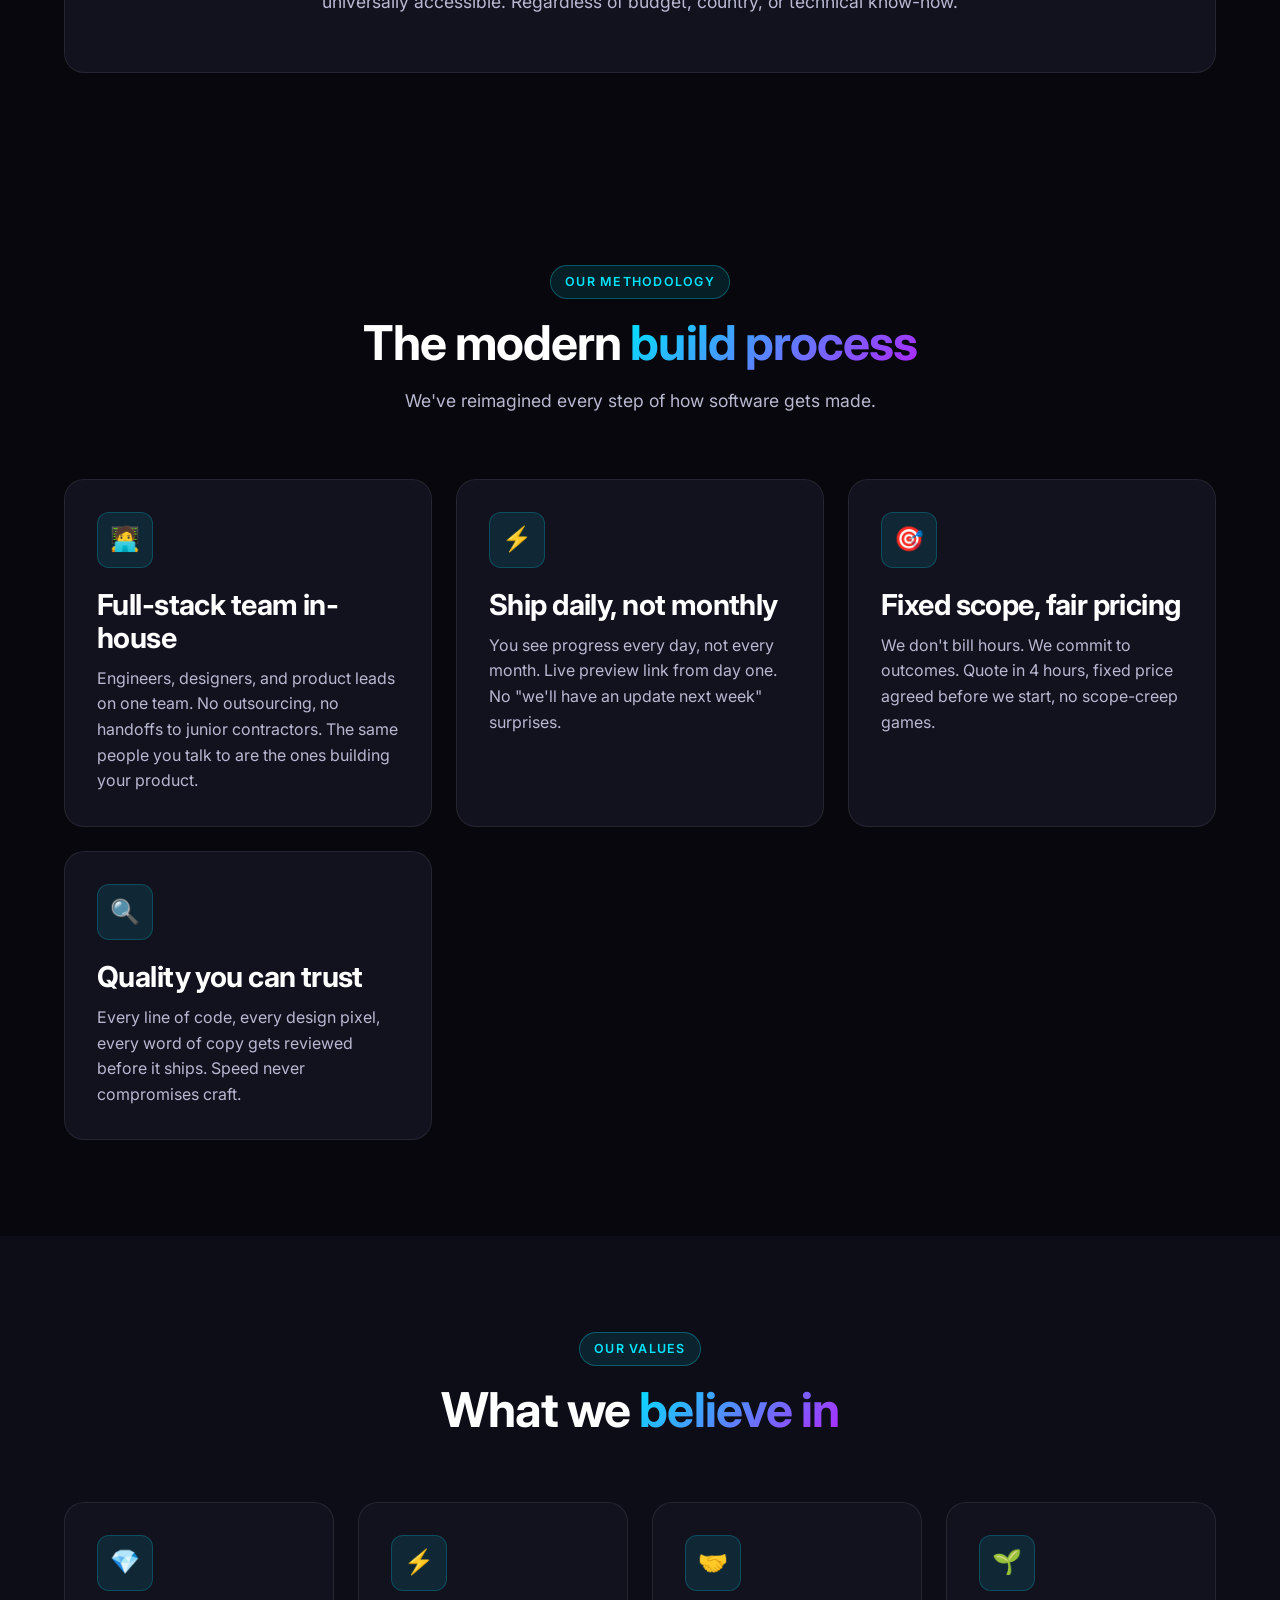
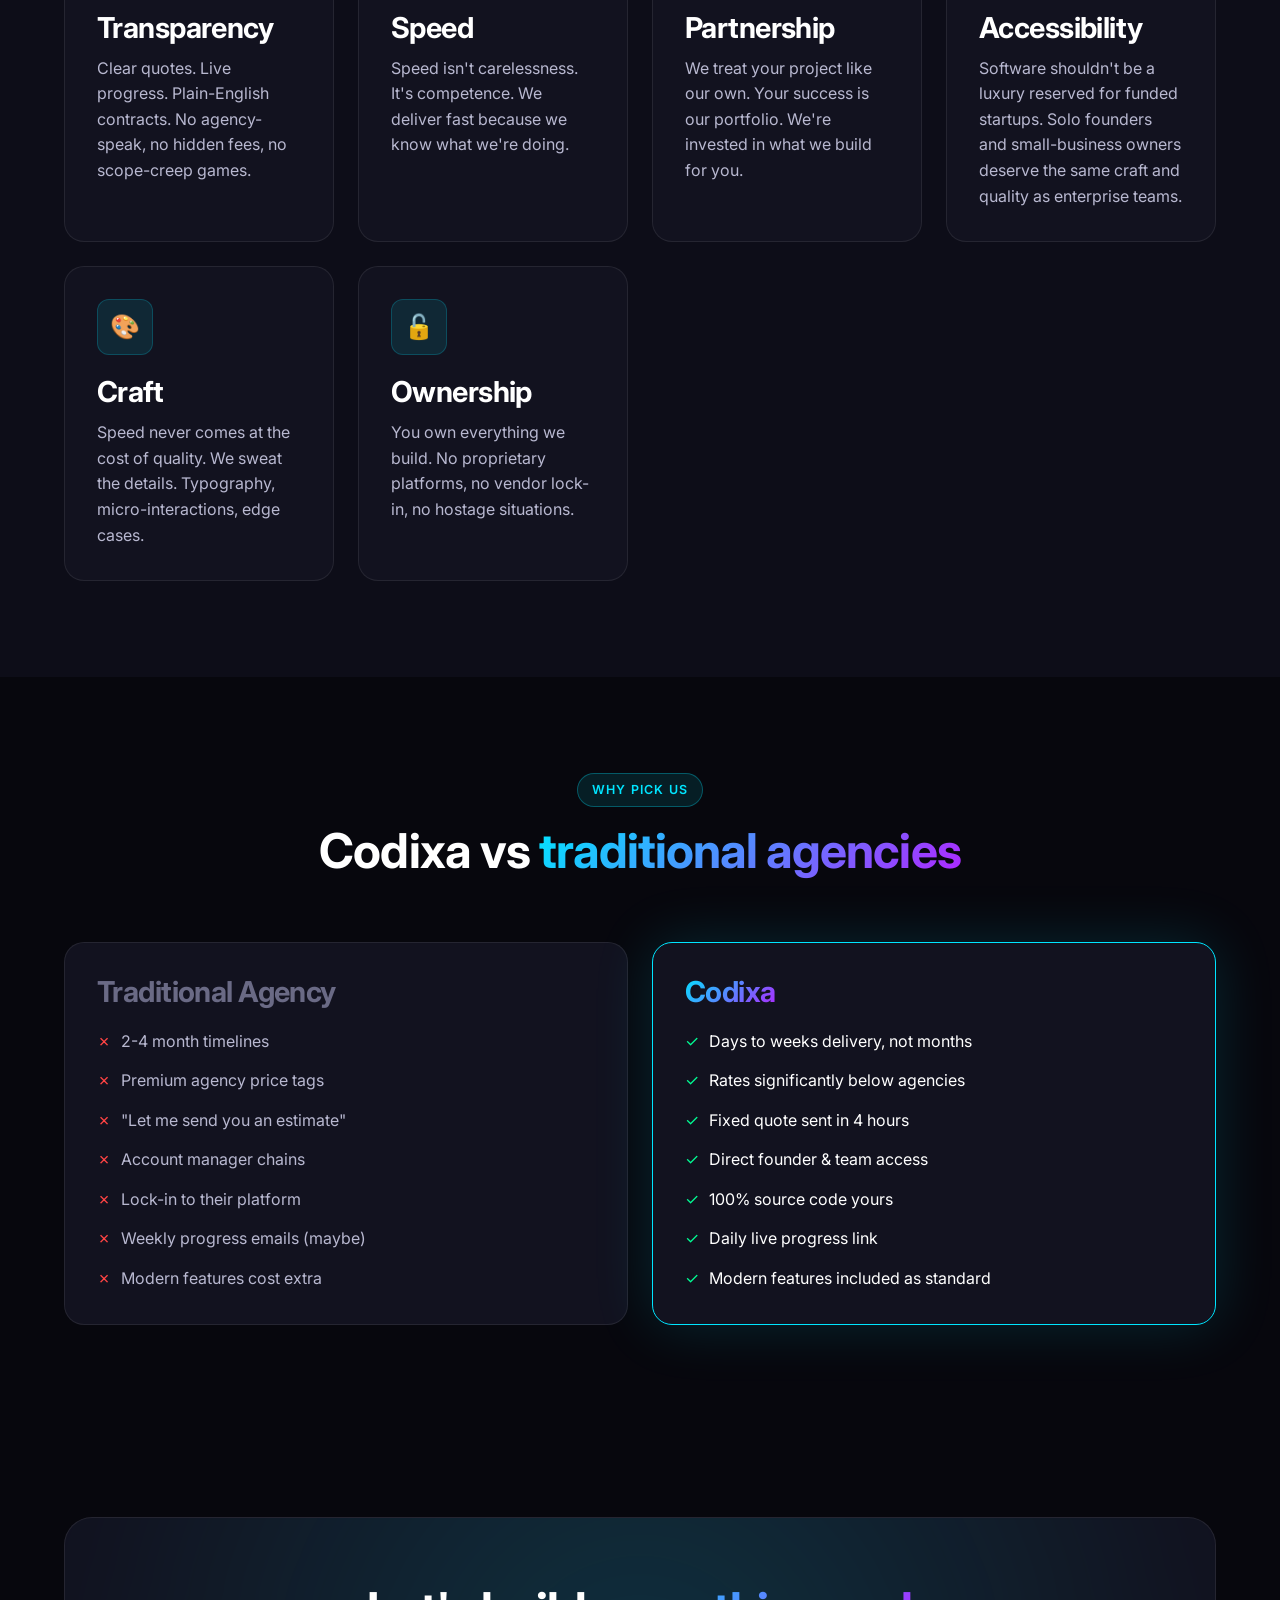
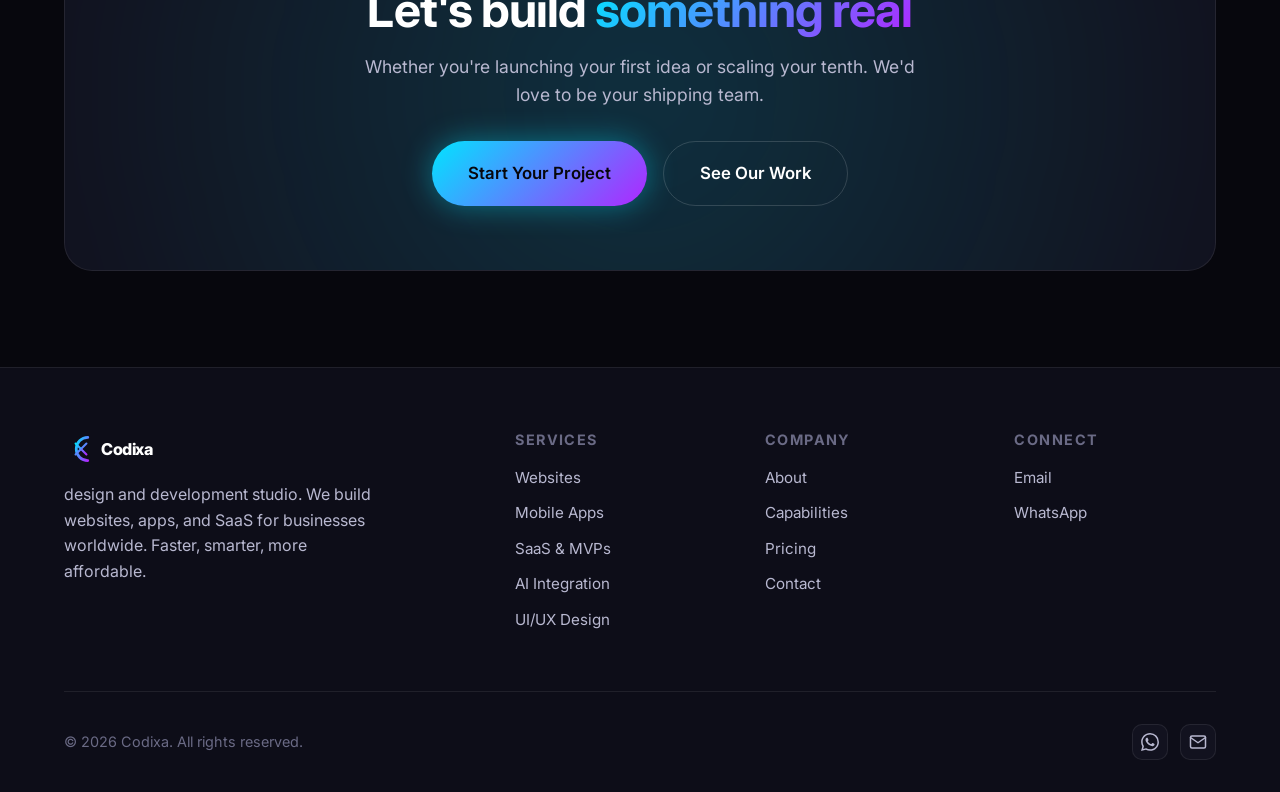
==== commit b2ed8c69: "Add files via upload" ====
--- a/about.html
+++ b/about.html
@@ -53,7 +53,21 @@
   <nav class="nav">
     <div class="nav-inner">
       <a href="index.html" class="logo">
-        <img src="logo.png" alt="Codixa - Software Development Studio" class="logo-img" style="height:48px;width:auto;max-width:200px;max-height:48px;object-fit:contain;display:block;">
+        <svg xmlns="http://www.w3.org/2000/svg" viewBox="0 0 200 50" style="height:38px;width:auto;display:block;">
+          <defs>
+            <linearGradient id="cxg1" x1="0%" y1="0%" x2="100%" y2="100%">
+              <stop offset="0%" stop-color="#00e5ff"/>
+              <stop offset="100%" stop-color="#b026ff"/>
+            </linearGradient>
+          </defs>
+          <g>
+            <path d="M 35 8 A 17 17 0 1 0 35 42" fill="none" stroke="url(#cxg1)" stroke-width="4" stroke-linecap="round"/>
+            <path d="M 17 17 L 33 33" stroke="url(#cxg1)" stroke-width="3" stroke-linecap="round"/>
+            <path d="M 33 17 L 17 33" stroke="url(#cxg1)" stroke-width="3" stroke-linecap="round"/>
+            <circle cx="25" cy="25" r="2" fill="url(#cxg1)"/>
+          </g>
+          <text x="55" y="34" font-family="Inter, system-ui, sans-serif" font-size="24" font-weight="800" fill="#ffffff" letter-spacing="-0.03em">Codixa</text>
+        </svg>
       </a>
       <button class="menu-toggle" aria-label="Menu">
         <span></span><span></span><span></span>
@@ -74,7 +88,7 @@
     <div class="container">
       <span class="section-tag">About Codixa</span>
       <h1>We build the future, <span class="gradient-text">one ship at a time</span></h1>
-      <p>Codixa is a design and development studio on a mission to make world-class software affordable for every business. From a kirana store in Lucknow to a startup in San Francisco.</p>
+      <p>Codixa is a design and development studio on a mission to make world-class software affordable for every business. From founders in India to startups across the US, UK, and Middle East, we work with anyone who values craft and accountability.</p>
     </div>
   </section>
 
@@ -174,7 +188,7 @@
         <div class="card fade-up">
           <div class="card-icon">🌱</div>
           <h3>Accessibility</h3>
-          <p>Software shouldn't be a luxury. A kirana shop owner in tier-3 India deserves the same quality as a YC-backed startup.</p>
+          <p>Software shouldn't be a luxury reserved for funded startups. Solo founders and small-business owners deserve the same craft and quality as enterprise teams.</p>
         </div>
         <div class="card fade-up">
           <div class="card-icon">🎨</div>
@@ -248,7 +262,21 @@
       <div class="footer-grid">
         <div class="footer-brand">
           <a href="index.html" class="logo">
-            <img src="logo.png" alt="Codixa" class="logo-img" style="height:42px;width:auto;max-width:180px;max-height:42px;object-fit:contain;display:block;">
+            <svg xmlns="http://www.w3.org/2000/svg" viewBox="0 0 200 50" style="height:34px;width:auto;display:block;">
+            <defs>
+              <linearGradient id="cxg2" x1="0%" y1="0%" x2="100%" y2="100%">
+                <stop offset="0%" stop-color="#00e5ff"/>
+                <stop offset="100%" stop-color="#b026ff"/>
+              </linearGradient>
+            </defs>
+            <g>
+              <path d="M 35 8 A 17 17 0 1 0 35 42" fill="none" stroke="url(#cxg2)" stroke-width="4" stroke-linecap="round"/>
+              <path d="M 17 17 L 33 33" stroke="url(#cxg2)" stroke-width="3" stroke-linecap="round"/>
+              <path d="M 33 17 L 17 33" stroke="url(#cxg2)" stroke-width="3" stroke-linecap="round"/>
+              <circle cx="25" cy="25" r="2" fill="url(#cxg2)"/>
+            </g>
+            <text x="55" y="34" font-family="Inter, system-ui, sans-serif" font-size="24" font-weight="800" fill="#ffffff" letter-spacing="-0.03em">Codixa</text>
+          </svg>
           </a>
           <p>design and development studio. We build websites, apps, and SaaS for businesses worldwide. Faster, smarter, more affordable.</p>
         </div>
@@ -290,6 +318,4 @@
   </footer>
 
   <script src="script.js"></script>
-</body>
-</html>
-                          +</b
--- a/styles.css
+++ b/styles.css
@@ -1051,6 +1051,333 @@
   transform: translateY(-2px);
 }
 
+/* ---------- SERVICE VISUALS (animated mockups) ---------- */
+.svc-visual {
+  position: relative;
+  aspect-ratio: 5/4;
+  border-radius: var(--radius-lg);
+  overflow: hidden;
+  background: linear-gradient(135deg, rgba(0,229,255,0.08), rgba(176,38,255,0.08));
+  border: 1px solid var(--border-strong);
+  padding: 24px;
+  display: flex;
+  align-items: center;
+  justify-content: center;
+}
+.svc-visual::before {
+  content: '';
+  position: absolute;
+  inset: -40%;
+  background: radial-gradient(circle, rgba(0,229,255,0.18) 0%, transparent 55%);
+  filter: blur(40px);
+  z-index: 0;
+  animation: svc-glow 6s ease-in-out infinite;
+}
+@keyframes svc-glow {
+  0%, 100% { transform: translate(0,0) scale(1); opacity: 0.7; }
+  50% { transform: translate(10%, -10%) scale(1.1); opacity: 1; }
+}
+.svc-visual > * { position: relative; z-index: 1; }
+
+/* Browser mockup */
+.svc-browser {
+  width: 100%;
+  max-width: 420px;
+  background: #0a0a14;
+  border-radius: 12px;
+  border: 1px solid var(--border-strong);
+  box-shadow: 0 12px 40px rgba(0,0,0,0.5), 0 0 30px rgba(0,229,255,0.15);
+  overflow: hidden;
+  animation: svc-float 4s ease-in-out infinite;
+}
+@keyframes svc-float {
+  0%, 100% { transform: translateY(0); }
+  50% { transform: translateY(-8px); }
+}
+.svc-browser-bar {
+  background: #14141f;
+  padding: 8px 12px;
+  display: flex;
+  align-items: center;
+  gap: 6px;
+  border-bottom: 1px solid var(--border);
+}
+.svc-dot { width: 8px; height: 8px; border-radius: 50%; }
+.svc-dot.r { background: #ff5f57; }
+.svc-dot.y { background: #febc2e; }
+.svc-dot.g { background: #28c840; }
+.svc-url {
+  margin-left: 10px;
+  background: rgba(255,255,255,0.06);
+  border-radius: 6px;
+  padding: 4px 10px;
+  font-size: 0.7rem;
+  color: var(--text-muted);
+  font-family: var(--font-mono);
+  flex: 1;
+}
+.svc-browser-body { padding: 16px; display: grid; gap: 10px; }
+.svc-line { height: 8px; border-radius: 4px; background: linear-gradient(90deg, rgba(0,229,255,0.4), rgba(176,38,255,0.2)); animation: svc-shimmer 2.5s ease-in-out infinite; }
+.svc-line.short { width: 60%; }
+.svc-line.mid { width: 80%; }
+@keyframes svc-shimmer {
+  0%, 100% { opacity: 0.7; }
+  50% { opacity: 1; }
+}
+.svc-block {
+  height: 50px;
+  border-radius: 8px;
+  background: linear-gradient(135deg, rgba(0,229,255,0.15), rgba(176,38,255,0.15));
+  border: 1px solid rgba(0,229,255,0.2);
+}
+.svc-row { display: grid; grid-template-columns: 1fr 1fr; gap: 10px; }
+
+/* Phone mockup */
+.svc-phone {
+  width: 160px;
+  height: 290px;
+  background: #0a0a14;
+  border-radius: 28px;
+  border: 3px solid #2a2a3a;
+  box-shadow: 0 12px 40px rgba(0,0,0,0.5), 0 0 30px rgba(176,38,255,0.25);
+  padding: 14px 10px;
+  position: relative;
+  animation: svc-float 4s ease-in-out infinite;
+}
+.svc-phone::before {
+  content: '';
+  position: absolute;
+  top: 8px;
+  left: 50%;
+  transform: translateX(-50%);
+  width: 50px;
+  height: 6px;
+  background: #2a2a3a;
+  border-radius: 6px;
+}
+.svc-phone-screen { display: grid; gap: 8px; margin-top: 12px; }
+.svc-app-icon-row { display: grid; grid-template-columns: repeat(3, 1fr); gap: 6px; margin-bottom: 4px; }
+.svc-app-icon {
+  aspect-ratio: 1;
+  border-radius: 8px;
+  background: linear-gradient(135deg, #00e5ff, #b026ff);
+  animation: svc-pulse 3s ease-in-out infinite;
+}
+.svc-app-icon:nth-child(2) { background: linear-gradient(135deg, #b026ff, #ff2d9c); animation-delay: 0.3s; }
+.svc-app-icon:nth-child(3) { background: linear-gradient(135deg, #00ff95, #00e5ff); animation-delay: 0.6s; }
+.svc-app-icon:nth-child(4) { background: linear-gradient(135deg, #ff2d9c, #00e5ff); animation-delay: 0.9s; }
+.svc-app-icon:nth-child(5) { background: linear-gradient(135deg, #00e5ff, #00ff95); animation-delay: 1.2s; }
+.svc-app-icon:nth-child(6) { background: linear-gradient(135deg, #b026ff, #00e5ff); animation-delay: 1.5s; }
+@keyframes svc-pulse {
+  0%, 100% { opacity: 0.85; transform: scale(1); }
+  50% { opacity: 1; transform: scale(1.05); }
+}
+.svc-notif {
+  background: rgba(0,229,255,0.12);
+  border: 1px solid rgba(0,229,255,0.3);
+  border-radius: 8px;
+  padding: 8px;
+  font-size: 0.6rem;
+  color: var(--neon-cyan);
+  animation: svc-shimmer 2.5s ease-in-out infinite;
+}
+
+/* SaaS dashboard mockup */
+.svc-dash {
+  width: 100%;
+  max-width: 380px;
+  background: #0a0a14;
+  border-radius: 12px;
+  border: 1px solid var(--border-strong);
+  box-shadow: 0 12px 40px rgba(0,0,0,0.5), 0 0 30px rgba(0,255,149,0.2);
+  padding: 16px;
+  display: grid;
+  gap: 12px;
+  animation: svc-float 4s ease-in-out infinite;
+}
+.svc-stats { display: grid; grid-template-columns: repeat(3, 1fr); gap: 8px; }
+.svc-stat {
+  background: rgba(255,255,255,0.04);
+  border: 1px solid var(--border);
+  border-radius: 8px;
+  padding: 8px;
+}
+.svc-stat-num {
+  font-size: 1.1rem;
+  font-weight: 800;
+  background: var(--gradient-primary);
+  -webkit-background-clip: text;
+  background-clip: text;
+  -webkit-text-fill-color: transparent;
+}
+.svc-stat-label { font-size: 0.6rem; color: var(--text-muted); }
+.svc-chart {
+  height: 90px;
+  background: rgba(255,255,255,0.03);
+  border-radius: 8px;
+  padding: 10px;
+  display: flex;
+  align-items: flex-end;
+  gap: 6px;
+}
+.svc-bar {
+  flex: 1;
+  background: linear-gradient(180deg, #00e5ff, #b026ff);
+  border-radius: 4px 4px 0 0;
+  animation: svc-grow 2.5s ease-in-out infinite;
+  transform-origin: bottom;
+}
+.svc-bar:nth-child(1) { height: 30%; animation-delay: 0s; }
+.svc-bar:nth-child(2) { height: 55%; animation-delay: 0.2s; }
+.svc-bar:nth-child(3) { height: 40%; animation-delay: 0.4s; }
+.svc-bar:nth-child(4) { height: 75%; animation-delay: 0.6s; }
+.svc-bar:nth-child(5) { height: 90%; animation-delay: 0.8s; }
+.svc-bar:nth-child(6) { height: 60%; animation-delay: 1s; }
+.svc-bar:nth-child(7) { height: 80%; animation-delay: 1.2s; }
+@keyframes svc-grow {
+  0%, 100% { transform: scaleY(1); opacity: 0.9; }
+  50% { transform: scaleY(1.08); opacity: 1; }
+}
+
+/* AI chat mockup */
+.svc-ai {
+  width: 100%;
+  max-width: 380px;
+  display: grid;
+  gap: 10px;
+  animation: svc-float 4s ease-in-out infinite;
+}
+.svc-chat-user, .svc-chat-bot {
+  padding: 10px 14px;
+  border-radius: 12px;
+  font-size: 0.75rem;
+  max-width: 80%;
+}
+.svc-chat-user {
+  background: rgba(0,229,255,0.15);
+  border: 1px solid rgba(0,229,255,0.3);
+  color: var(--text-primary);
+  align-self: flex-end;
+  justify-self: end;
+  border-bottom-right-radius: 4px;
+}
+.svc-chat-bot {
+  background: rgba(176,38,255,0.15);
+  border: 1px solid rgba(176,38,255,0.3);
+  color: var(--text-primary);
+  border-bottom-left-radius: 4px;
+  position: relative;
+}
+.svc-typing { display: flex; gap: 4px; }
+.svc-typing span {
+  width: 6px; height: 6px;
+  border-radius: 50%;
+  background: var(--neon-pink);
+  animation: svc-bounce 1.2s ease-in-out infinite;
+}
+.svc-typing span:nth-child(2) { animation-delay: 0.2s; }
+.svc-typing span:nth-child(3) { animation-delay: 0.4s; }
+@keyframes svc-bounce {
+  0%, 100% { transform: translateY(0); opacity: 0.5; }
+  50% { transform: translateY(-4px); opacity: 1; }
+}
+.svc-ai-orb {
+  position: absolute;
+  top: -20px;
+  right: -20px;
+  width: 60px;
+  height: 60px;
+  border-radius: 50%;
+  background: radial-gradient(circle, #ff2d9c, #b026ff);
+  box-shadow: 0 0 30px rgba(255,45,156,0.6);
+  animation: svc-pulse 2.5s ease-in-out infinite;
+}
+
+/* Design palette mockup */
+.svc-design {
+  display: grid;
+  gap: 12px;
+  width: 100%;
+  max-width: 360px;
+  animation: svc-float 4s ease-in-out infinite;
+}
+.svc-palette { display: grid; grid-template-columns: repeat(5, 1fr); gap: 8px; }
+.svc-swatch {
+  aspect-ratio: 1;
+  border-radius: 10px;
+  box-shadow: 0 4px 12px rgba(0,0,0,0.3);
+  animation: svc-pulse 3s ease-in-out infinite;
+}
+.svc-swatch:nth-child(1) { background: #00e5ff; }
+.svc-swatch:nth-child(2) { background: #b026ff; animation-delay: 0.2s; }
+.svc-swatch:nth-child(3) { background: #ff2d9c; animation-delay: 0.4s; }
+.svc-swatch:nth-child(4) { background: #00ff95; animation-delay: 0.6s; }
+.svc-swatch:nth-child(5) { background: #ffffff; animation-delay: 0.8s; }
+.svc-type {
+  background: #0a0a14;
+  border: 1px solid var(--border-strong);
+  border-radius: 10px;
+  padding: 18px 16px;
+  font-family: var(--font-sans);
+}
+.svc-type-h { font-size: 1.4rem; font-weight: 800; background: var(--gradient-primary); -webkit-background-clip: text; background-clip: text; -webkit-text-fill-color: transparent; }
+.svc-type-p { font-size: 0.7rem; color: var(--text-secondary); margin-top: 4px; }
+
+/* Uptime / maintenance mockup */
+.svc-uptime {
+  width: 100%;
+  max-width: 360px;
+  background: #0a0a14;
+  border-radius: 12px;
+  border: 1px solid var(--border-strong);
+  box-shadow: 0 12px 40px rgba(0,0,0,0.5), 0 0 30px rgba(0,255,149,0.2);
+  padding: 20px;
+  display: grid;
+  gap: 14px;
+  animation: svc-float 4s ease-in-out infinite;
+}
+.svc-status {
+  display: flex;
+  align-items: center;
+  gap: 10px;
+  font-size: 0.85rem;
+  font-weight: 600;
+}
+.svc-status-dot {
+  width: 12px;
+  height: 12px;
+  border-radius: 50%;
+  background: var(--neon-green);
+  box-shadow: 0 0 12px var(--neon-green);
+  animation: svc-pulse 1.5s ease-in-out infinite;
+}
+.svc-uptime-num {
+  font-size: 2.4rem;
+  font-weight: 900;
+  background: var(--gradient-accent);
+  -webkit-background-clip: text;
+  background-clip: text;
+  -webkit-text-fill-color: transparent;
+}
+.svc-checks { display: grid; gap: 6px; }
+.svc-check {
+  display: flex;
+  align-items: center;
+  gap: 8px;
+  font-size: 0.7rem;
+  color: var(--text-secondary);
+}
+.svc-check::before {
+  content: '✓';
+  color: var(--neon-green);
+  font-weight: 700;
+}
+
+@media (max-width: 880px) {
+  .svc-visual { aspect-ratio: auto; min-height: 280px; padding: 20px; }
+  .svc-phone { width: 140px; height: 260px; }
+}
+
 /* ---------- ANIMATIONS ---------- */
 .fade-up {
   opacity: 0;
